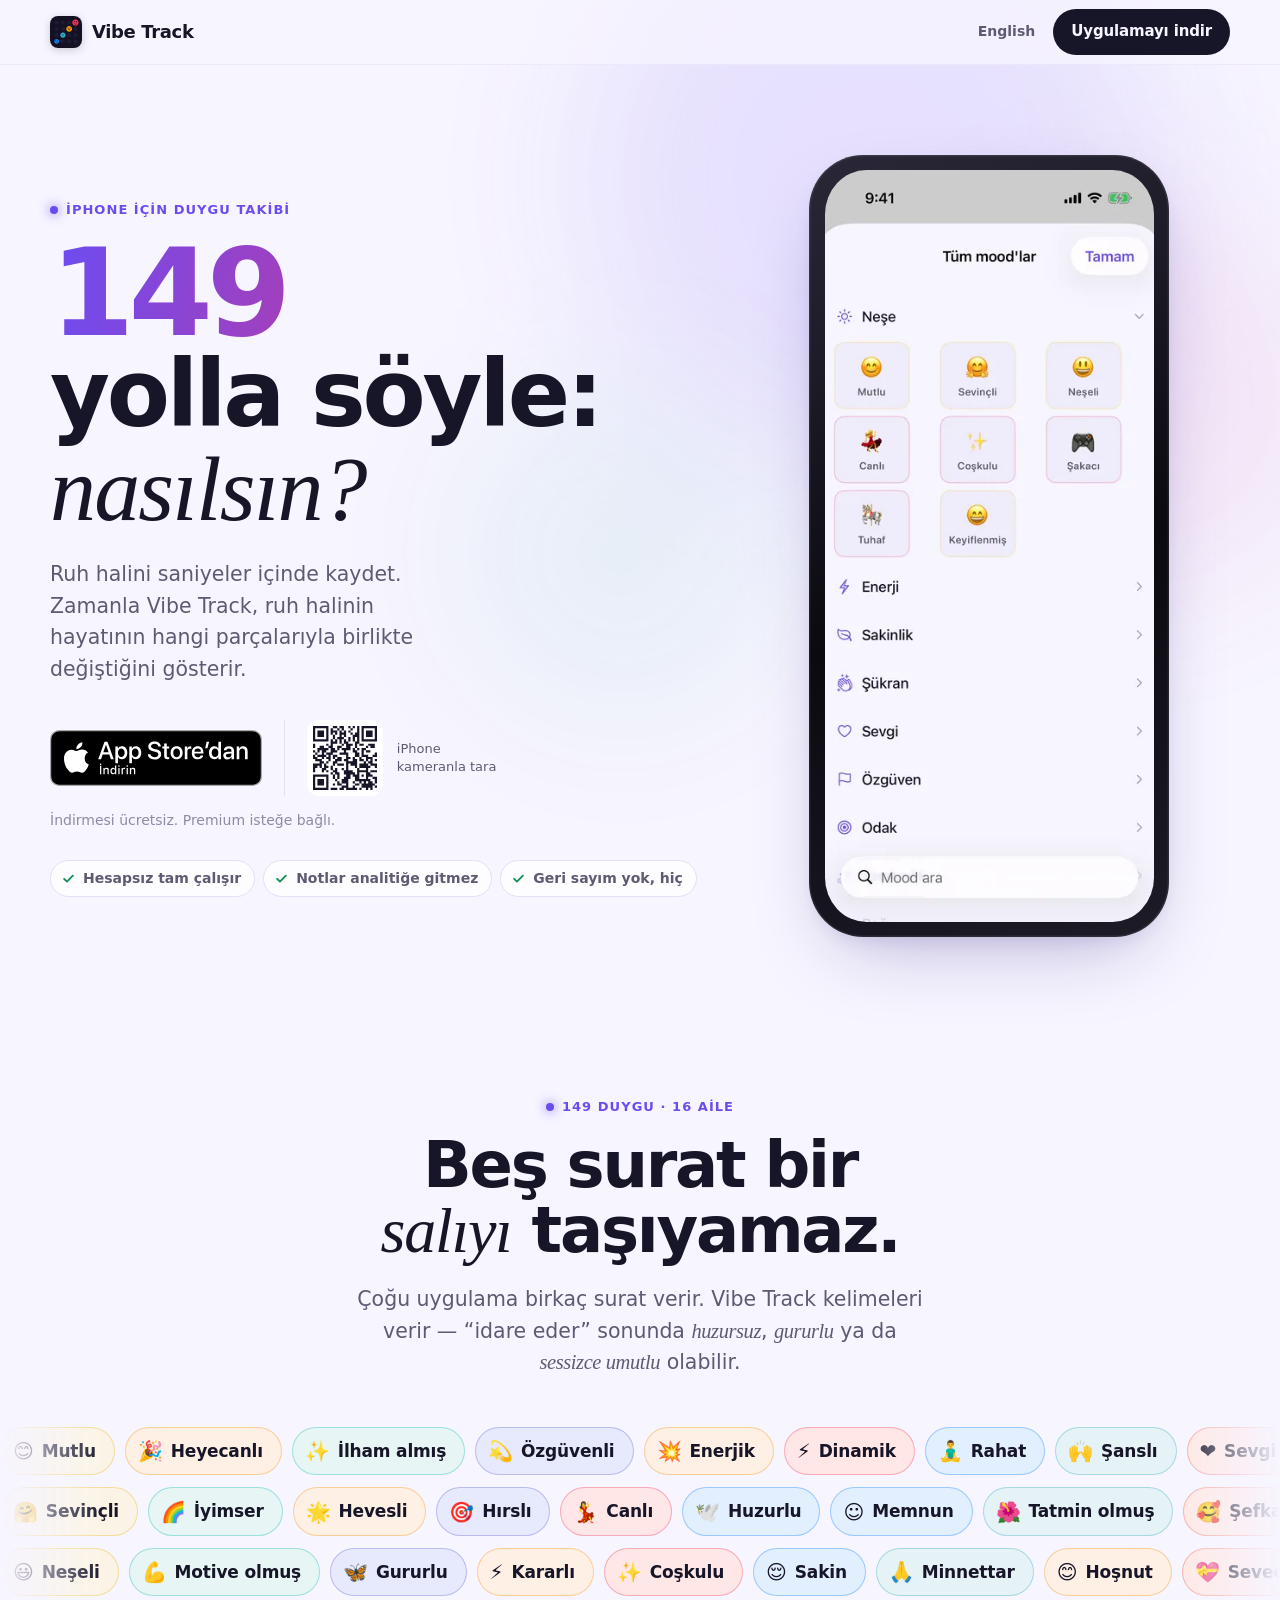
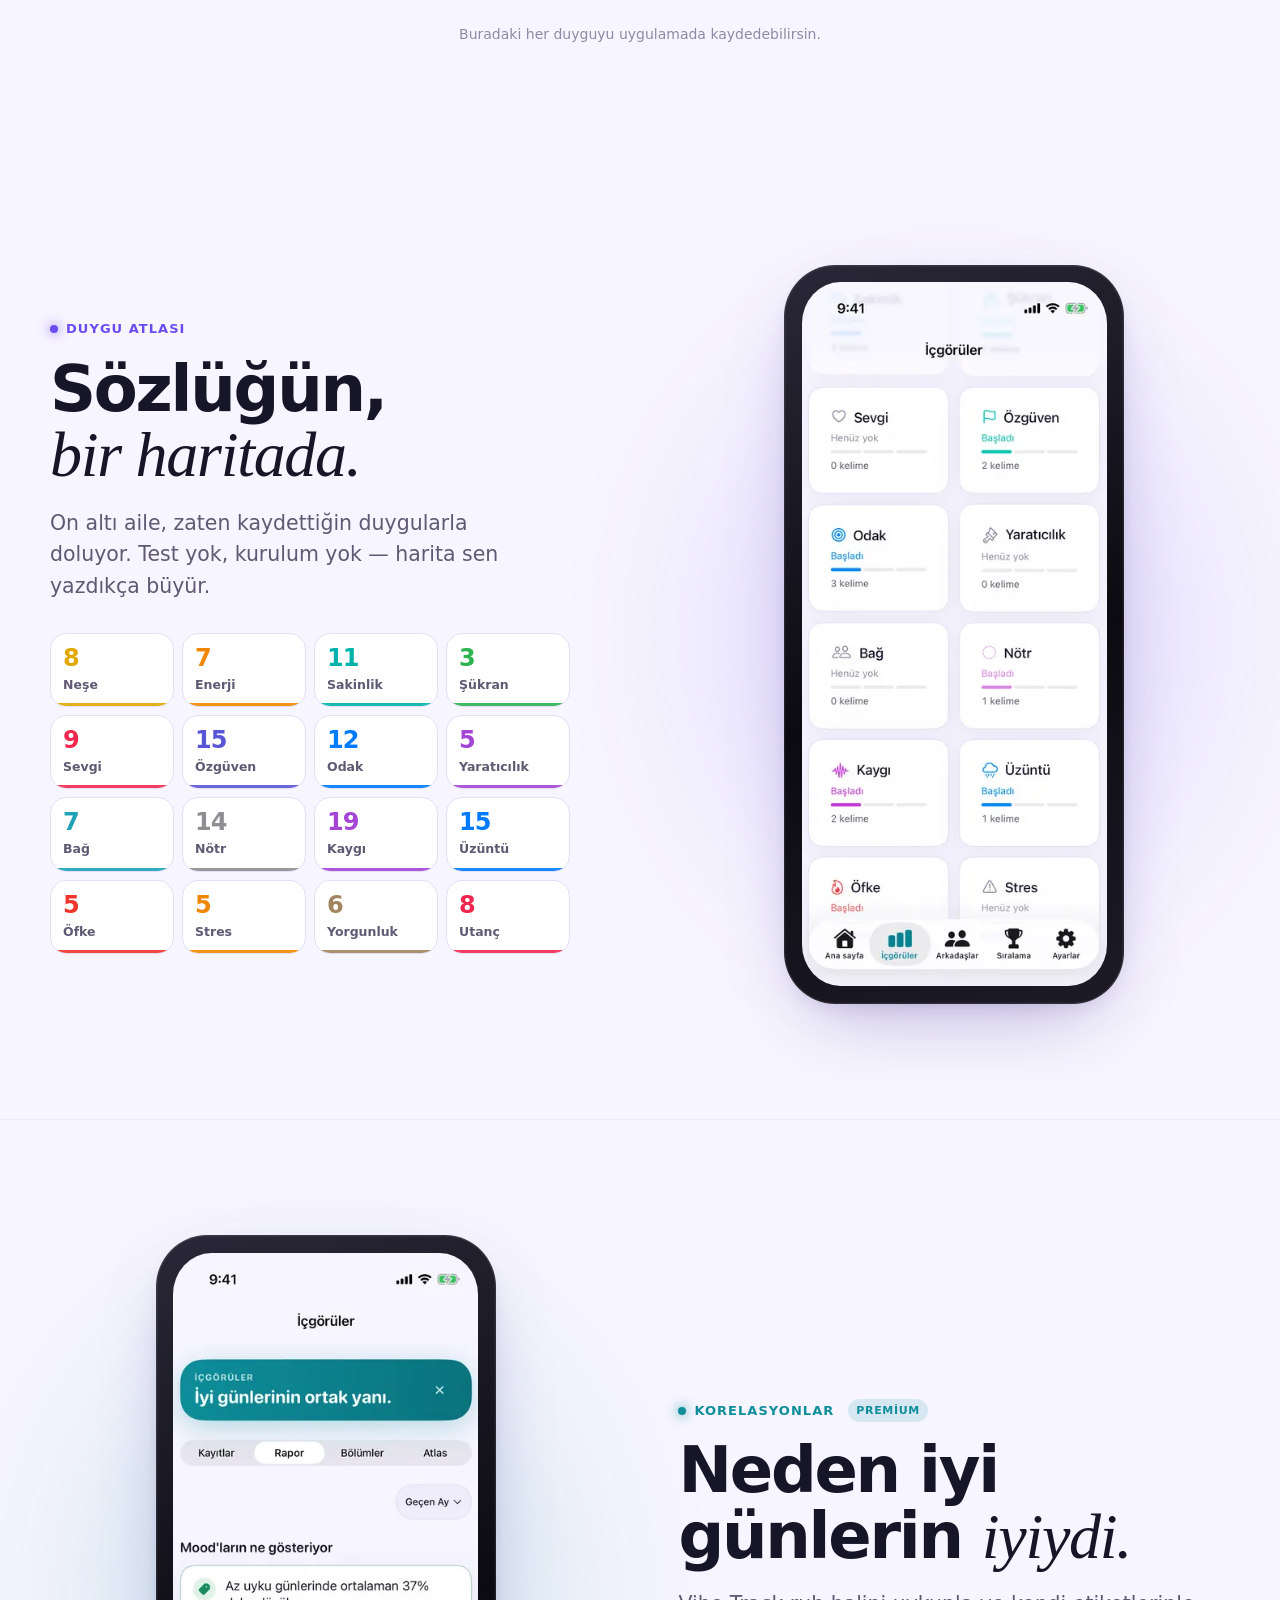
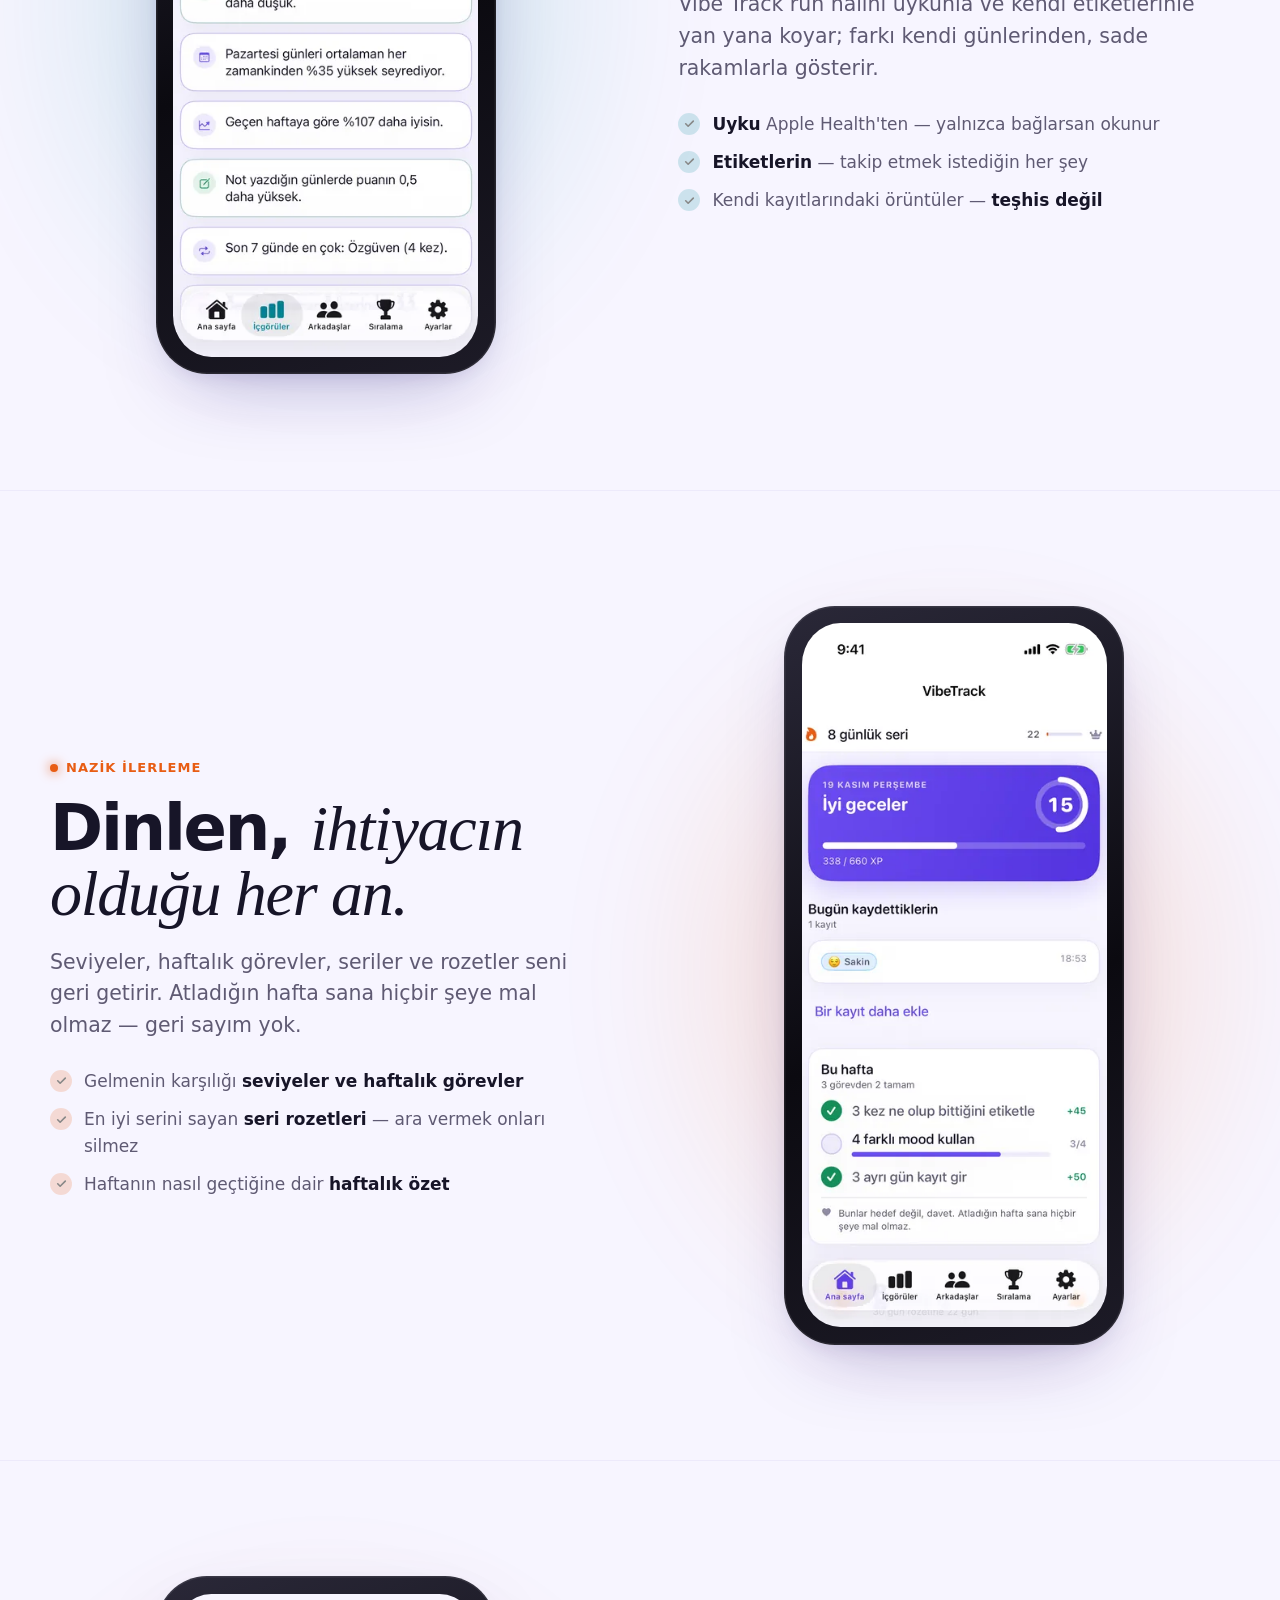
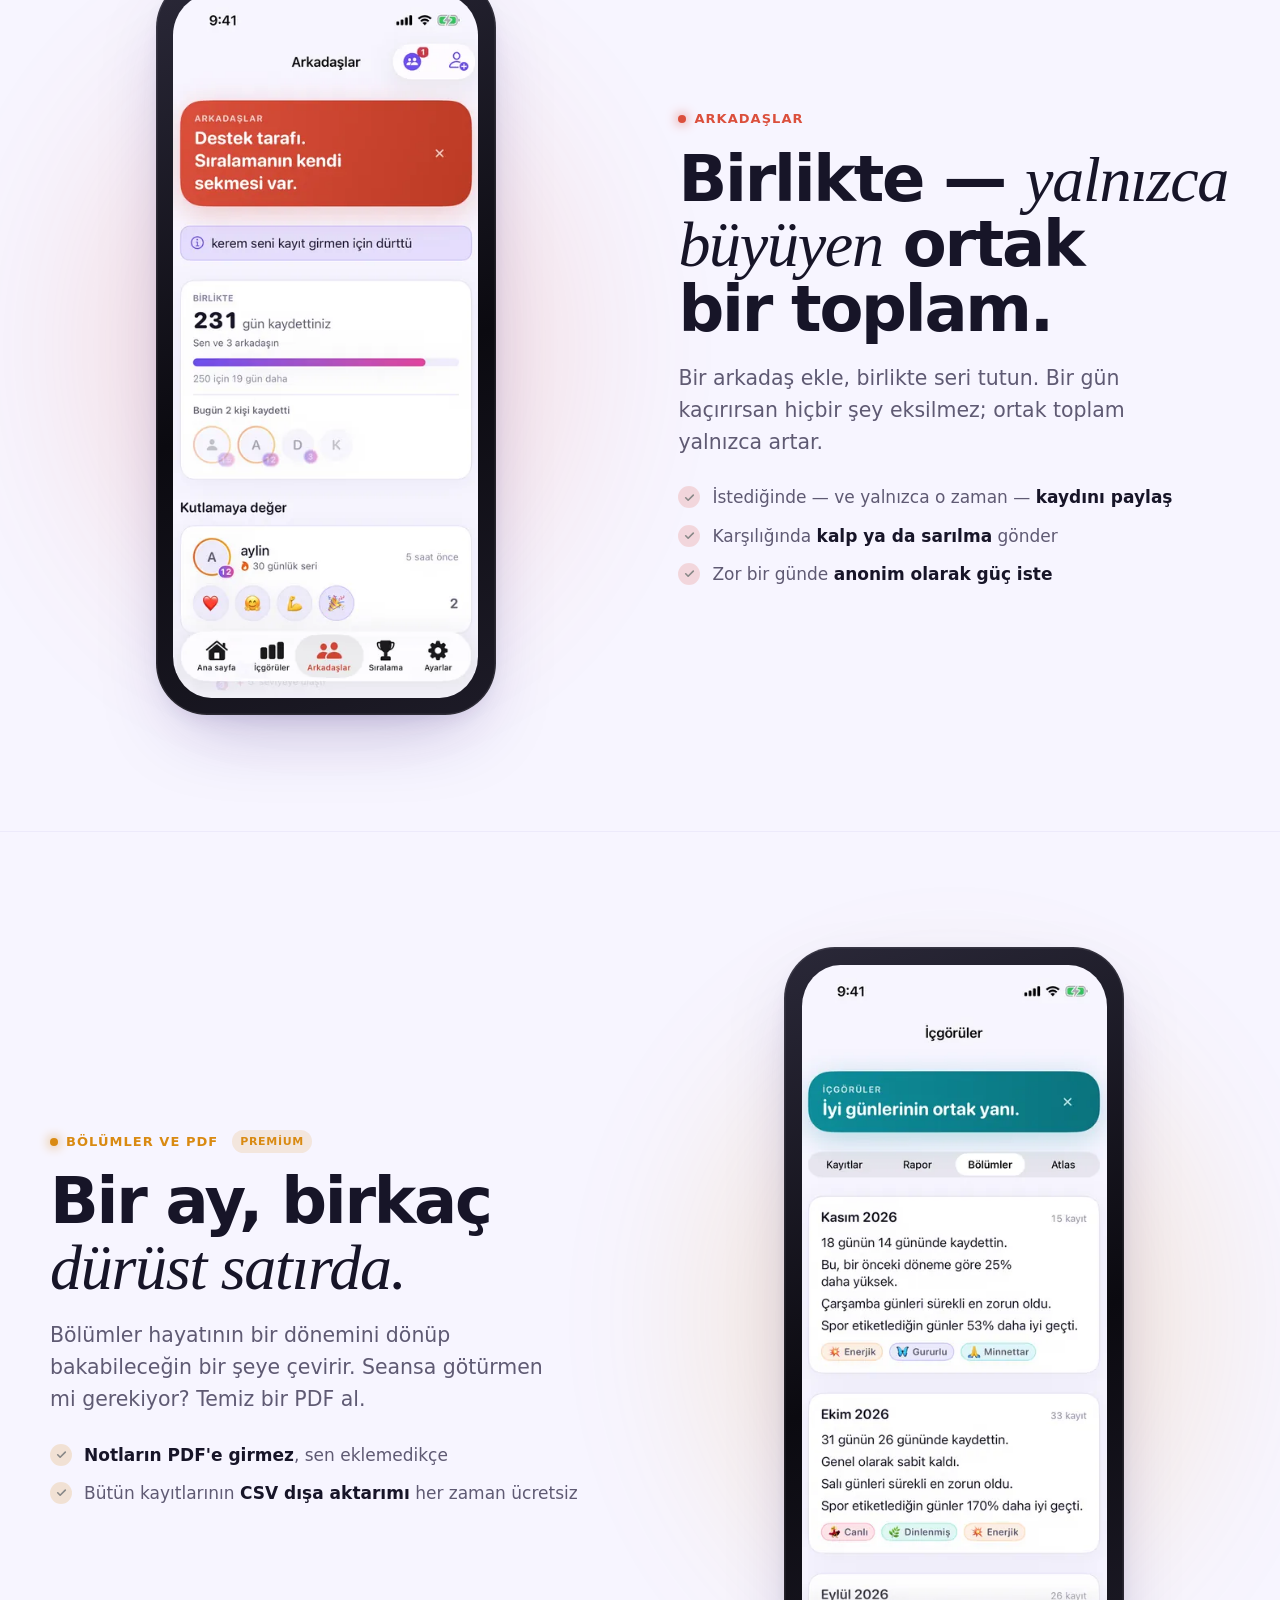
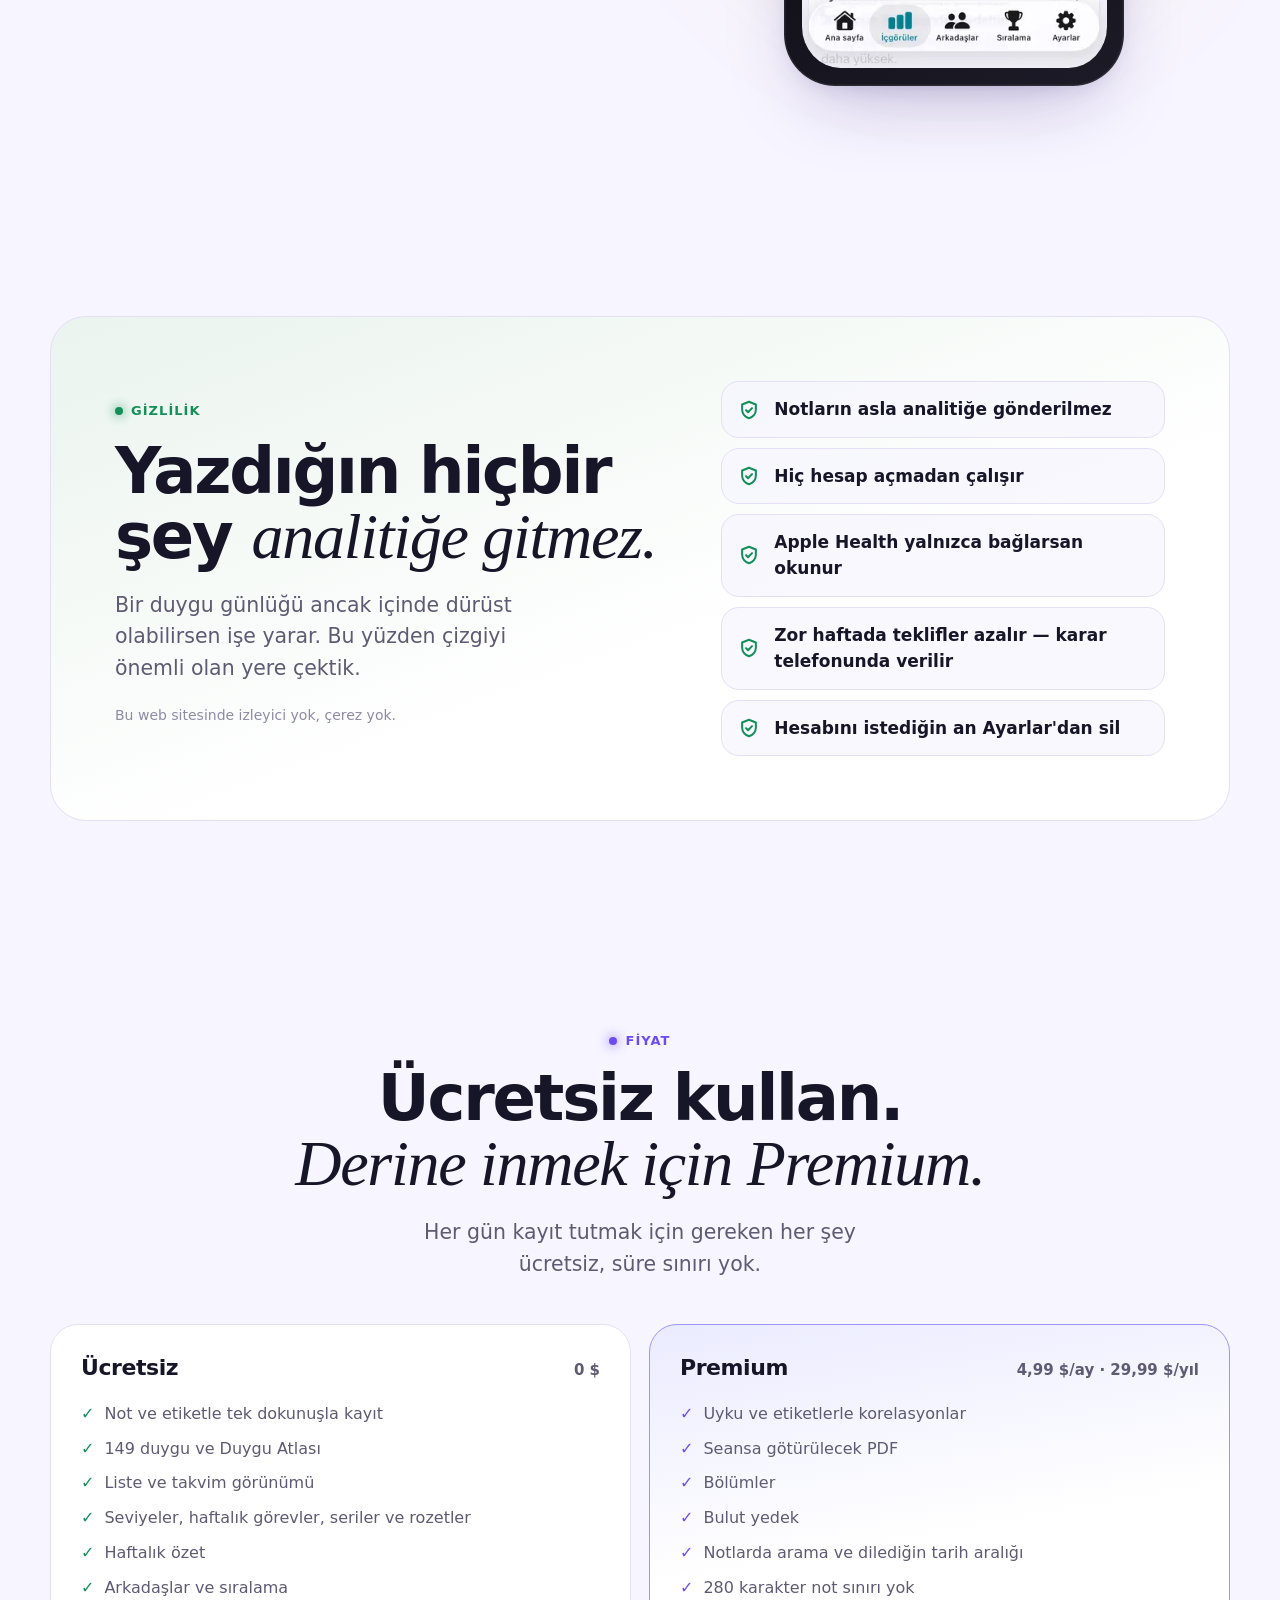
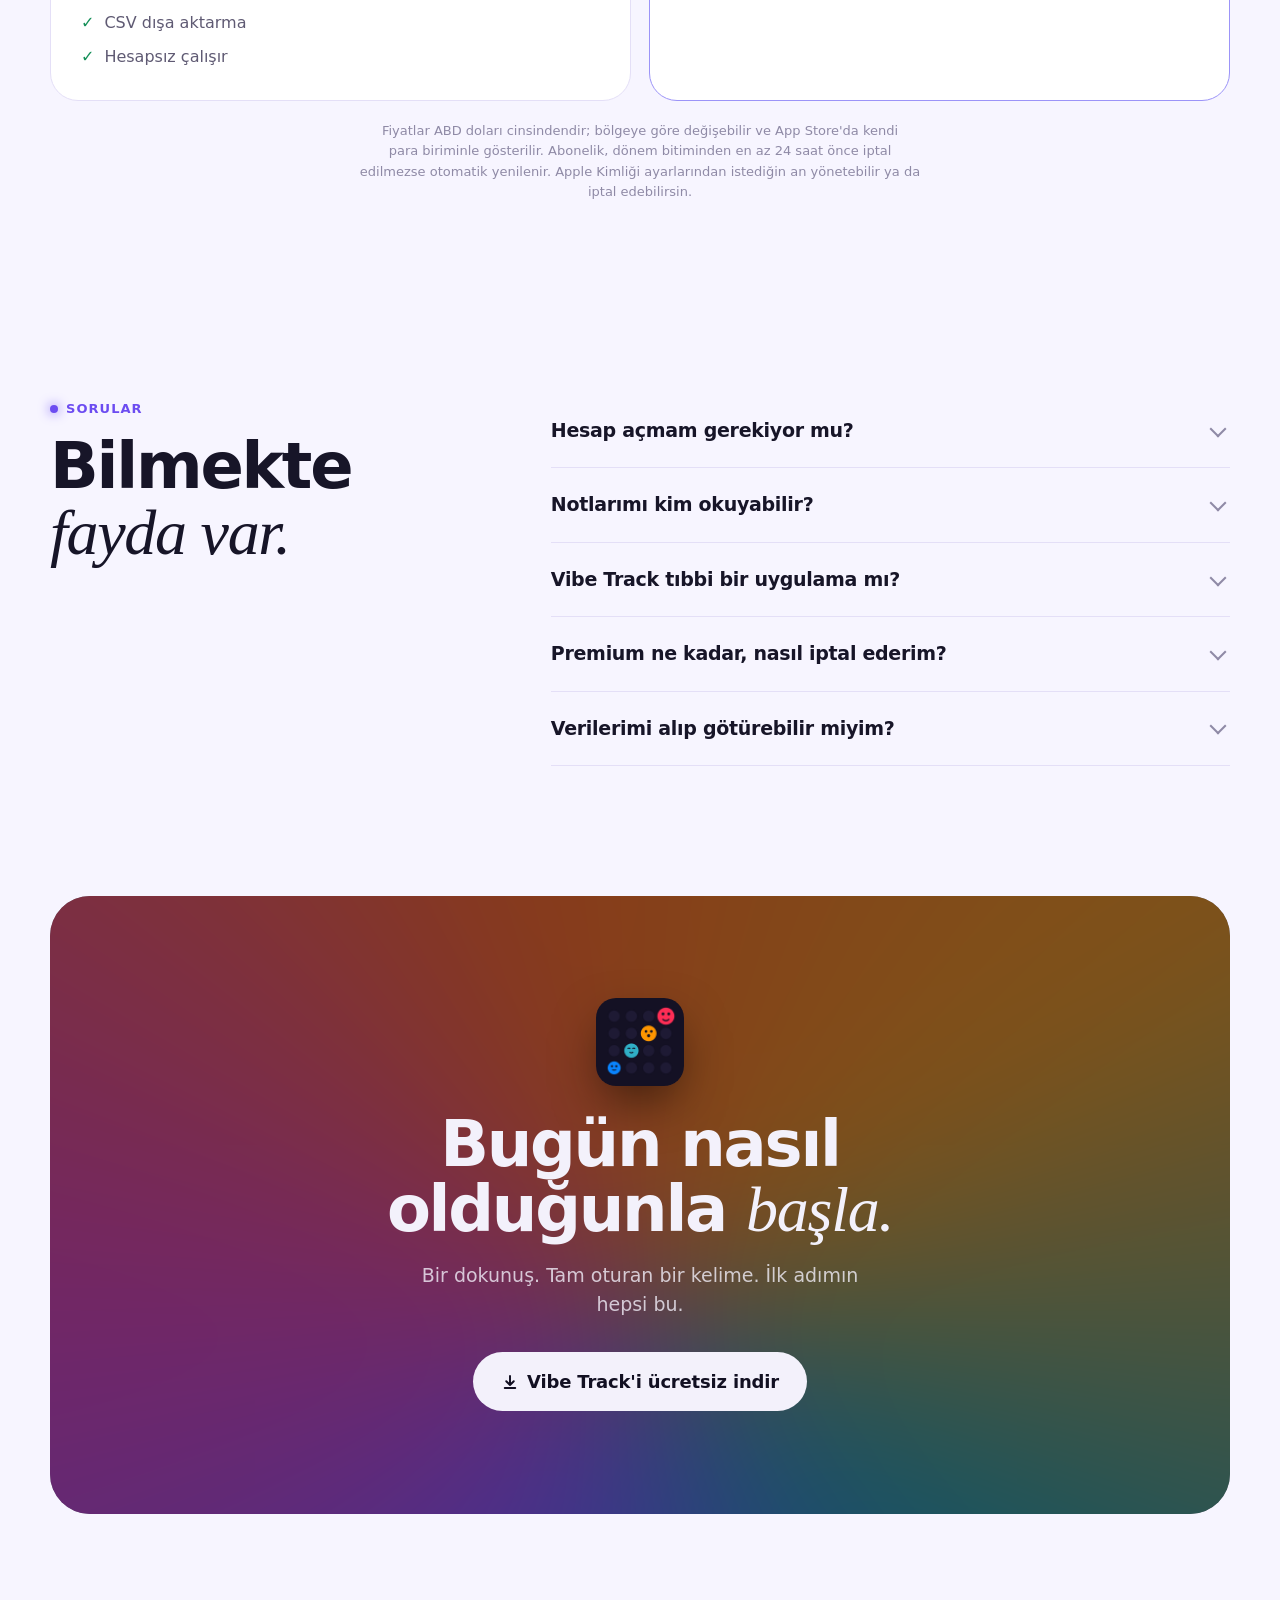
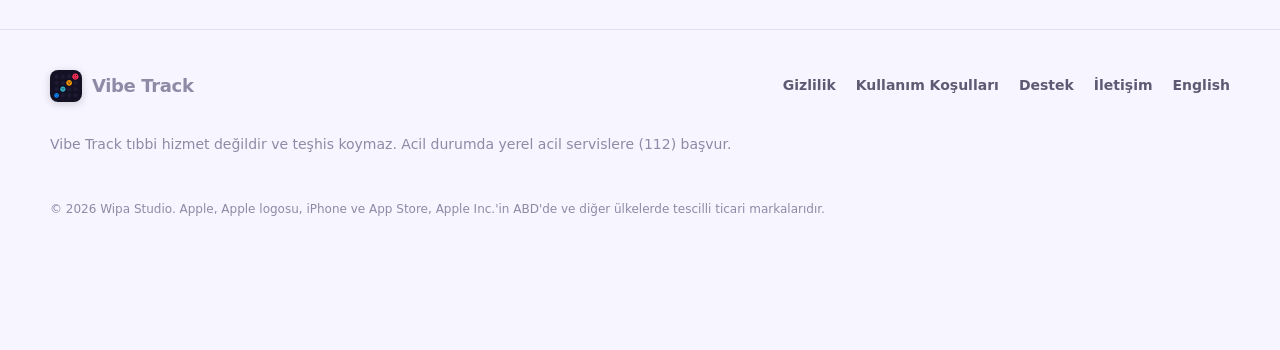
==== tr/index.html @ f6d55d5b "Vibe Track tanitim sitesi: EN/TR, App Store yonlendirmeli Statik site (script/cerez/izleyici yok), t" ====
<!doctype html>
<html lang="tr" class="no-js">
<head>
<meta charset="utf-8">
<meta name="viewport" content="width=device-width, initial-scale=1, viewport-fit=cover">
<title>Vibe Track — nasıl olduğunu söylemenin 149 yolu</title>
<meta name="description" content="16 aileden 149 duyguyla saniyeler içinde kayıt al. Uykunun ve etiketlerinin ruh halinle nasıl değiştiğini gör, arkadaşlarınla birlikte seri tut; notların analitiğe gitmez. iPhone'da ücretsiz.">
<link rel="canonical" href="https://onurfeyyaz.github.io/vibetrack-app/tr/">
<link rel="alternate" hreflang="en" href="https://onurfeyyaz.github.io/vibetrack-app/">
<link rel="alternate" hreflang="tr" href="https://onurfeyyaz.github.io/vibetrack-app/tr/">
<link rel="alternate" hreflang="x-default" href="https://onurfeyyaz.github.io/vibetrack-app/">
<meta name="apple-itunes-app" content="app-id=6737136337">
<meta name="theme-color" content="#F7F5FF" media="(prefers-color-scheme: light)">
<meta name="theme-color" content="#0F0E17" media="(prefers-color-scheme: dark)">
<meta property="og:type" content="website">
<meta property="og:site_name" content="Vibe Track">
<meta property="og:title" content="Vibe Track — nasıl olduğunu söylemenin 149 yolu">
<meta property="og:description" content="16 aileden 149 duyguyla saniyeler içinde kayıt al. Uykunun ve etiketlerinin ruh halinle nasıl değiştiğini gör, arkadaşlarınla birlikte seri tut; notların analitiğe gitmez. iPhone'da ücretsiz.">
<meta property="og:url" content="https://onurfeyyaz.github.io/vibetrack-app/tr/">
<meta property="og:image" content="https://onurfeyyaz.github.io/vibetrack-app/assets/img/og-tr.png">
<meta property="og:image:width" content="1200">
<meta property="og:image:height" content="630">
<meta property="og:locale" content="tr_TR">
<meta name="twitter:card" content="summary_large_image">
<link rel="icon" href="../assets/img/icon-64.png" type="image/png">
<link rel="apple-touch-icon" href="../assets/img/icon-180.png">
<link rel="stylesheet" href="../assets/styles.css?v=b092b30f">
<script>document.documentElement.classList.remove('no-js')</script>
<script type="application/ld+json">{"@context": "https://schema.org", "@type": "MobileApplication", "name": "Vibe Track", "operatingSystem": "iOS", "applicationCategory": "HealthApplication", "description": "16 aileden 149 duyguyla saniyeler içinde kayıt al. Uykunun ve etiketlerinin ruh halinle nasıl değiştiğini gör, arkadaşlarınla birlikte seri tut; notların analitiğe gitmez. iPhone'da ücretsiz.", "url": "https://onurfeyyaz.github.io/vibetrack-app/tr/", "inLanguage": "tr", "image": "https://onurfeyyaz.github.io/vibetrack-app/assets/img/icon-512.png", "installUrl": "https://apps.apple.com/app/id6737136337", "offers": {"@type": "Offer", "price": "0", "priceCurrency": "USD"}, "publisher": {"@type": "Organization", "name": "Wipa Studio"}}</script>
</head>
<body>
<a class="skip" href="#main">İçeriğe geç</a>

<header class="top">
  <div class="wrap">
    <a class="brand" href="../tr/"><img src="../assets/img/icon-64.png" width="32" height="32" alt="">Vibe Track</a>
    <nav aria-label="Ana menü">
      <a class="lang" href="../" hreflang="en" lang="en">English</a>
      <a class="btn" href="https://apps.apple.com/app/id6737136337" data-ev="nav">Uygulamayı indir</a>
    </nav>
  </div>
</header>

<main id="main">

<!-- HERO -->
<section class="hero">
  <div class="aurora" aria-hidden="true"><span></span><span></span><span></span></div>
  <div class="wrap hero-grid">
    <div class="hero-text">
      <span class="eyebrow">iPhone için duygu takibi</span>
      <h1><span class="num grad">149</span> yolla söyle: <em>nasılsın?</em></h1>
      <p class="lede">Ruh halini saniyeler içinde kaydet. Zamanla Vibe Track, ruh halinin hayatının hangi parçalarıyla birlikte değiştiğini gösterir.</p>
      <div class="cta-row">
        <a class="badge" href="https://apps.apple.com/app/id6737136337" data-ev="hero">
          <picture>
            <source media="(prefers-color-scheme: dark)" srcset="../assets/img/badge-tr-tr-white.svg">
            <img src="../assets/img/badge-tr-tr-black.svg" alt="Vibe Track'i App Store'dan indir" width="168" height="56">
          </picture>
        </a>
        <div class="qr" aria-hidden="true">
          <div class="code"><svg xmlns="http://www.w3.org/2000/svg" viewBox="0 0 29 29" class="segno"><path class="qrline" stroke="#171528" d="M0 0.5h7m2 0h2m1 0h2m2 0h1m1 0h1m1 0h1m1 0h7m-29 1h1m5 0h1m1 0h1m2 0h1m1 0h1m3 0h1m2 0h1m1 0h1m5 0h1m-29 1h1m1 0h3m1 0h1m1 0h3m1 0h1m1 0h1m1 0h1m3 0h1m1 0h1m1 0h3m1 0h1m-29 1h1m1 0h3m1 0h1m1 0h1m1 0h1m1 0h3m2 0h1m1 0h2m1 0h1m1 0h3m1 0h1m-29 1h1m1 0h3m1 0h1m2 0h1m2 0h1m1 0h1m3 0h3m1 0h1m1 0h3m1 0h1m-29 1h1m5 0h1m2 0h1m1 0h3m2 0h1m1 0h1m1 0h1m1 0h1m5 0h1m-29 1h7m1 0h1m1 0h1m1 0h1m1 0h1m1 0h1m1 0h1m1 0h1m1 0h7m-21 1h3m1 0h1m1 0h2m3 0h2m-21 1h1m5 0h1m1 0h1m4 0h1m1 0h3m1 0h1m1 0h2m2 0h3m-28 1h1m2 0h2m2 0h2m2 0h2m2 0h2m2 0h1m4 0h1m1 0h2m-26 1h5m1 0h2m1 0h1m1 0h4m1 0h1m1 0h1m1 0h2m-24 1h1m1 0h1m1 0h2m2 0h3m3 0h1m3 0h2m2 0h1m1 0h2m-25 1h1m2 0h1m1 0h3m3 0h4m3 0h2m1 0h1m5 0h1m-29 1h1m1 0h4m1 0h1m1 0h2m4 0h1m3 0h2m1 0h3m2 0h2m-29 1h2m2 0h1m1 0h2m1 0h1m1 0h2m2 0h2m1 0h1m2 0h1m2 0h3m-26 1h3m3 0h1m2 0h3m1 0h2m2 0h2m1 0h2m1 0h1m1 0h1m1 0h1m-26 1h2m1 0h1m2 0h2m4 0h5m3 0h1m1 0h2m-27 1h4m1 0h1m3 0h1m1 0h3m1 0h1m1 0h3m1 0h4m1 0h3m-29 1h2m1 0h1m1 0h2m1 0h1m6 0h1m3 0h1m1 0h5m2 0h1m-29 1h1m3 0h2m2 0h1m1 0h1m2 0h1m1 0h1m4 0h1m3 0h1m-25 1h1m3 0h1m1 0h1m2 0h2m3 0h4m2 0h5m1 0h3m-21 1h1m1 0h2m2 0h5m1 0h1m3 0h2m-26 1h7m2 0h1m1 0h1m3 0h2m1 0h3m1 0h1m1 0h3m-27 1h1m5 0h1m2 0h1m1 0h1m2 0h3m2 0h2m3 0h1m2 0h2m-29 1h1m1 0h3m1 0h1m3 0h1m2 0h3m3 0h7m2 0h1m-29 1h1m1 0h3m1 0h1m4 0h1m1 0h3m2 0h1m2 0h1m1 0h1m1 0h2m1 0h1m-29 1h1m1 0h3m1 0h1m2 0h1m1 0h2m2 0h1m3 0h2m1 0h6m-28 1h1m5 0h1m6 0h3m2 0h1m3 0h5m1 0h1m-29 1h7m1 0h3m1 0h2m1 0h5m1 0h1m2 0h1m1 0h1"/></svg>
</div>
          <small>iPhone kameranla tara</small>
        </div>
      </div>
      <p class="fine">İndirmesi ücretsiz. Premium isteğe bağlı.</p>
      <ul class="chips">
        <li><svg viewBox="0 0 24 24" fill="none" stroke="currentColor" stroke-width="3" stroke-linecap="round" stroke-linejoin="round" aria-hidden="true"><path d="M5 12.5l4.5 4.5L19 7.5"/></svg>Hesapsız tam çalışır</li>
        <li><svg viewBox="0 0 24 24" fill="none" stroke="currentColor" stroke-width="3" stroke-linecap="round" stroke-linejoin="round" aria-hidden="true"><path d="M5 12.5l4.5 4.5L19 7.5"/></svg>Notlar analitiğe gitmez</li>
        <li><svg viewBox="0 0 24 24" fill="none" stroke="currentColor" stroke-width="3" stroke-linecap="round" stroke-linejoin="round" aria-hidden="true"><path d="M5 12.5l4.5 4.5L19 7.5"/></svg>Geri sayım yok, hiç</li>
      </ul>
    </div>
    <div class="hero-visual">
      <div class="phone float"><picture><source media="(prefers-color-scheme: dark)" srcset="../assets/shots/tr/dark/01-moods-400.webp 400w, ../assets/shots/tr/dark/01-moods-760.webp 760w" sizes="(max-width: 899px) 74vw, 360px"><img src="../assets/shots/tr/light/01-moods-400.webp" srcset="../assets/shots/tr/light/01-moods-400.webp 400w, ../assets/shots/tr/light/01-moods-760.webp 760w" sizes="(max-width: 899px) 74vw, 360px" width="1206" height="2622" alt="Vibe Track duygu seçici ekranı" fetchpriority="high"></picture></div>
    </div>
  </div>
</section>

<!-- MOOD CLOUD -->
<section class="cloud" aria-labelledby="cloud-h">
  <div class="wrap">
    <span class="eyebrow">149 duygu · 16 aile</span>
    <h2 id="cloud-h">Beş surat bir <em>salıyı</em> taşıyamaz.</h2>
    <p class="lede">Çoğu uygulama birkaç surat verir. Vibe Track kelimeleri verir — “idare eder” sonunda <em>huzursuz</em>, <em>gururlu</em> ya da <em>sessizce umutlu</em> olabilir.</p>
  </div>
  <div class="marquee" aria-hidden="true">
    <div class="row" style="--dur:150s"><span class="mood" style="--c:var(--yellow)"><i>😊</i>Mutlu</span><span class="mood" style="--c:var(--orange)"><i>🎉</i>Heyecanlı</span><span class="mood" style="--c:var(--mint)"><i>✨</i>İlham almış</span><span class="mood" style="--c:var(--indigo)"><i>💫</i>Özgüvenli</span><span class="mood" style="--c:var(--orange)"><i>💥</i>Enerjik</span><span class="mood" style="--c:var(--pink)"><i>⚡️</i>Dinamik</span><span class="mood" style="--c:var(--blue)"><i>🧘‍♂️</i>Rahat</span><span class="mood" style="--c:var(--teal)"><i>🙌</i>Şanslı</span><span class="mood" style="--c:var(--red)"><i>❤️</i>Sevgi dolu</span><span class="mood" style="--c:var(--orange)"><i>☀️</i>Sıcakkanlı</span><span class="mood" style="--c:var(--pink)"><i>🎮</i>Şakacı</span><span class="mood" style="--c:var(--indigo)"><i>💡</i>Yenilikçi</span><span class="mood" style="--c:var(--green)"><i>🤝</i>Sosyal</span><span class="mood" style="--c:var(--pink)"><i>😉</i>Flörtöz</span><span class="mood" style="--c:var(--red)"><i>❤️‍🔥</i>Tutkulu</span><span class="mood" style="--c:var(--teal)"><i>🤝</i>Anlayışlı</span><span class="mood" style="--c:var(--blue)"><i>💭</i>İnce düşünceli</span><span class="mood" style="--c:var(--indigo)"><i>🎯</i>Odaklanmış</span><span class="mood" style="--c:var(--gray)"><i>⚡️</i>Verimli</span><span class="mood" style="--c:var(--purple)"><i>✨</i>Aydınlanmış</span><span class="mood" style="--c:var(--gray)"><i>⚖️</i>Dengeli</span><span class="mood" style="--c:var(--purple)"><i>🪞</i>Düşünceli</span><span class="mood" style="--c:var(--blue)"><i>🤔</i>Dalgın</span><span class="mood" style="--c:var(--blue)"><i>🙏</i>Alçakgönüllü</span><span class="mood" style="--c:var(--gray)"><i>🤷‍♂️</i>Şüpheli</span><span class="mood" style="--c:var(--orange)"><i>😬</i>Huzursuz</span><span class="mood" style="--c:var(--orange)"><i>😬</i>Kıpır kıpır</span><span class="mood" style="--c:var(--pink)"><i>🌸</i>Narin</span><span class="mood" style="--c:var(--blue)"><i>😔</i>Melankolik</span><span class="mood" style="--c:var(--purple)"><i>😫</i>Yorgun</span><span class="mood" style="--c:var(--purple)"><i>🥱</i>Halsiz</span><span class="mood" style="--c:var(--indigo)"><i>🔌</i>Kopuk</span><span class="mood" style="--c:var(--blue)"><i>😣</i>Moralsiz</span><span class="mood" style="--c:var(--red)"><i>😠</i>Kızgın</span><span class="mood" style="--c:var(--red)"><i>😒</i>Sinirli</span><span class="mood" style="--c:var(--orange)"><i>😰</i>Yük altında</span><span class="mood" style="--c:var(--yellow)"><i>😟</i>Kaygılı</span><span class="mood" style="--c:var(--purple)"><i>😕</i>Kafası karışık</span><span class="mood" style="--c:var(--purple)"><i>😵</i>Afallamış</span><span class="mood" style="--c:var(--purple)"><i>😱</i>Şok olmuş</span><span class="mood" style="--c:var(--purple)"><i>😈</i>Asi</span><span class="mood" style="--c:var(--pink)"><i>💁‍♂️</i>Cürretkar</span><span class="mood" style="--c:var(--green)"><i>🌱</i>Umutlu</span><span class="mood" style="--c:var(--blue)"><i>🎁</i>Bekleyişte</span><span class="mood" style="--c:var(--gray)"><i>🤫</i>Ketum</span><span class="mood" style="--c:var(--green)"><i>🤢</i>İğrenmiş</span><span class="mood" style="--c:var(--mint)"><i>🌿</i>Dinlenmiş</span><span class="mood" style="--c:var(--green)"><i>🫤</i>Kıskanç</span><span class="mood" style="--c:var(--orange)"><i>🪫</i>Tükenmiş</span><span class="mood" style="--c:var(--blue)"><i>🏡</i>Memleket özlemi</span><span class="dup" style="display:contents"><span class="mood" style="--c:var(--yellow)"><i>😊</i>Mutlu</span><span class="mood" style="--c:var(--orange)"><i>🎉</i>Heyecanlı</span><span class="mood" style="--c:var(--mint)"><i>✨</i>İlham almış</span><span class="mood" style="--c:var(--indigo)"><i>💫</i>Özgüvenli</span><span class="mood" style="--c:var(--orange)"><i>💥</i>Enerjik</span><span class="mood" style="--c:var(--pink)"><i>⚡️</i>Dinamik</span><span class="mood" style="--c:var(--blue)"><i>🧘‍♂️</i>Rahat</span><span class="mood" style="--c:var(--teal)"><i>🙌</i>Şanslı</span><span class="mood" style="--c:var(--red)"><i>❤️</i>Sevgi dolu</span><span class="mood" style="--c:var(--orange)"><i>☀️</i>Sıcakkanlı</span><span class="mood" style="--c:var(--pink)"><i>🎮</i>Şakacı</span><span class="mood" style="--c:var(--indigo)"><i>💡</i>Yenilikçi</span><span class="mood" style="--c:var(--green)"><i>🤝</i>Sosyal</span><span class="mood" style="--c:var(--pink)"><i>😉</i>Flörtöz</span><span class="mood" style="--c:var(--red)"><i>❤️‍🔥</i>Tutkulu</span><span class="mood" style="--c:var(--teal)"><i>🤝</i>Anlayışlı</span><span class="mood" style="--c:var(--blue)"><i>💭</i>İnce düşünceli</span><span class="mood" style="--c:var(--indigo)"><i>🎯</i>Odaklanmış</span><span class="mood" style="--c:var(--gray)"><i>⚡️</i>Verimli</span><span class="mood" style="--c:var(--purple)"><i>✨</i>Aydınlanmış</span><span class="mood" style="--c:var(--gray)"><i>⚖️</i>Dengeli</span><span class="mood" style="--c:var(--purple)"><i>🪞</i>Düşünceli</span><span class="mood" style="--c:var(--blue)"><i>🤔</i>Dalgın</span><span class="mood" style="--c:var(--blue)"><i>🙏</i>Alçakgönüllü</span><span class="mood" style="--c:var(--gray)"><i>🤷‍♂️</i>Şüpheli</span><span class="mood" style="--c:var(--orange)"><i>😬</i>Huzursuz</span><span class="mood" style="--c:var(--orange)"><i>😬</i>Kıpır kıpır</span><span class="mood" style="--c:var(--pink)"><i>🌸</i>Narin</span><span class="mood" style="--c:var(--blue)"><i>😔</i>Melankolik</span><span class="mood" style="--c:var(--purple)"><i>😫</i>Yorgun</span><span class="mood" style="--c:var(--purple)"><i>🥱</i>Halsiz</span><span class="mood" style="--c:var(--indigo)"><i>🔌</i>Kopuk</span><span class="mood" style="--c:var(--blue)"><i>😣</i>Moralsiz</span><span class="mood" style="--c:var(--red)"><i>😠</i>Kızgın</span><span class="mood" style="--c:var(--red)"><i>😒</i>Sinirli</span><span class="mood" style="--c:var(--orange)"><i>😰</i>Yük altında</span><span class="mood" style="--c:var(--yellow)"><i>😟</i>Kaygılı</span><span class="mood" style="--c:var(--purple)"><i>😕</i>Kafası karışık</span><span class="mood" style="--c:var(--purple)"><i>😵</i>Afallamış</span><span class="mood" style="--c:var(--purple)"><i>😱</i>Şok olmuş</span><span class="mood" style="--c:var(--purple)"><i>😈</i>Asi</span><span class="mood" style="--c:var(--pink)"><i>💁‍♂️</i>Cürretkar</span><span class="mood" style="--c:var(--green)"><i>🌱</i>Umutlu</span><span class="mood" style="--c:var(--blue)"><i>🎁</i>Bekleyişte</span><span class="mood" style="--c:var(--gray)"><i>🤫</i>Ketum</span><span class="mood" style="--c:var(--green)"><i>🤢</i>İğrenmiş</span><span class="mood" style="--c:var(--mint)"><i>🌿</i>Dinlenmiş</span><span class="mood" style="--c:var(--green)"><i>🫤</i>Kıskanç</span><span class="mood" style="--c:var(--orange)"><i>🪫</i>Tükenmiş</span><span class="mood" style="--c:var(--blue)"><i>🏡</i>Memleket özlemi</span></span></div>
    <div class="row rev" style="--dur:170s"><span class="mood" style="--c:var(--yellow)"><i>🤗</i>Sevinçli</span><span class="mood" style="--c:var(--mint)"><i>🌈</i>İyimser</span><span class="mood" style="--c:var(--orange)"><i>🌟</i>Hevesli</span><span class="mood" style="--c:var(--indigo)"><i>🎯</i>Hırslı</span><span class="mood" style="--c:var(--pink)"><i>💃</i>Canlı</span><span class="mood" style="--c:var(--blue)"><i>🕊️</i>Huzurlu</span><span class="mood" style="--c:var(--blue)"><i>☺️</i>Memnun</span><span class="mood" style="--c:var(--teal)"><i>🌺</i>Tatmin olmuş</span><span class="mood" style="--c:var(--red)"><i>🥰</i>Şefkatli</span><span class="mood" style="--c:var(--purple)"><i>🎨</i>Yaratıcı</span><span class="mood" style="--c:var(--pink)"><i>🎠</i>Tuhaf</span><span class="mood" style="--c:var(--indigo)"><i>🎭</i>Dışavurumcu</span><span class="mood" style="--c:var(--green)"><i>🎉</i>Dışa dönük</span><span class="mood" style="--c:var(--pink)"><i>✨</i>Cazibeli</span><span class="mood" style="--c:var(--teal)"><i>🤗</i>Empatik</span><span class="mood" style="--c:var(--blue)"><i>🫂</i>Destekleyici</span><span class="mood" style="--c:var(--blue)"><i>🤔</i>Derin düşünceli</span><span class="mood" style="--c:var(--indigo)"><i>🎯</i>Konsantre</span><span class="mood" style="--c:var(--purple)"><i>🦉</i>Bilge</span><span class="mood" style="--c:var(--mint)"><i>👁️</i>Farkında</span><span class="mood" style="--c:var(--gray)"><i>🏔️</i>İstikrarlı</span><span class="mood" style="--c:var(--purple)"><i>💫</i>Nostaljik</span><span class="mood" style="--c:var(--gray)"><i>🤐</i>Çekingen</span><span class="mood" style="--c:var(--gray)"><i>🫥</i>İnce</span><span class="mood" style="--c:var(--gray)"><i>😕</i>Kararsız</span><span class="mood" style="--c:var(--orange)"><i>😰</i>Tedirgin</span><span class="mood" style="--c:var(--pink)"><i>🥺</i>Savunmasız</span><span class="mood" style="--c:var(--pink)"><i>🥀</i>Kırılgan</span><span class="mood" style="--c:var(--blue)"><i>☁️</i>Kasvetli</span><span class="mood" style="--c:var(--purple)"><i>😫</i>Bitkin</span><span class="mood" style="--c:var(--indigo)"><i>😔</i>Yalnız</span><span class="mood" style="--c:var(--indigo)"><i>💔</i>Terk edilmiş</span><span class="mood" style="--c:var(--blue)"><i>💔</i>Yılgın</span><span class="mood" style="--c:var(--red)"><i>😤</i>Bunalmış</span><span class="mood" style="--c:var(--orange)"><i>😫</i>Stresli</span><span class="mood" style="--c:var(--orange)"><i>😬</i>Gergin</span><span class="mood" style="--c:var(--yellow)"><i>😨</i>Telaşlı</span><span class="mood" style="--c:var(--purple)"><i>🤨</i>Şaşırmış</span><span class="mood" style="--c:var(--orange)"><i>😨</i>Korkmuş</span><span class="mood" style="--c:var(--gray)"><i>😑</i>Sıkılmış</span><span class="mood" style="--c:var(--orange)"><i>🦁</i>Gözü pek</span><span class="mood" style="--c:var(--pink)"><i>💪</i>Hırçın</span><span class="mood" style="--c:var(--green)"><i>🤩</i>İstekli</span><span class="mood" style="--c:var(--purple)"><i>🎭</i>Gizemli</span><span class="mood" style="--c:var(--gray)"><i>🔐</i>Muammalı</span><span class="mood" style="--c:var(--mint)"><i>🌤️</i>Rahatlamış</span><span class="mood" style="--c:var(--brown)"><i>🙈</i>Utanmış</span><span class="mood" style="--c:var(--red)"><i>🩹</i>İncinmiş</span><span class="mood" style="--c:var(--indigo)"><i>😥</i>Pişman</span><span class="mood" style="--c:var(--purple)"><i>😖</i>Kendinden emin değil</span><span class="dup" style="display:contents"><span class="mood" style="--c:var(--yellow)"><i>🤗</i>Sevinçli</span><span class="mood" style="--c:var(--mint)"><i>🌈</i>İyimser</span><span class="mood" style="--c:var(--orange)"><i>🌟</i>Hevesli</span><span class="mood" style="--c:var(--indigo)"><i>🎯</i>Hırslı</span><span class="mood" style="--c:var(--pink)"><i>💃</i>Canlı</span><span class="mood" style="--c:var(--blue)"><i>🕊️</i>Huzurlu</span><span class="mood" style="--c:var(--blue)"><i>☺️</i>Memnun</span><span class="mood" style="--c:var(--teal)"><i>🌺</i>Tatmin olmuş</span><span class="mood" style="--c:var(--red)"><i>🥰</i>Şefkatli</span><span class="mood" style="--c:var(--purple)"><i>🎨</i>Yaratıcı</span><span class="mood" style="--c:var(--pink)"><i>🎠</i>Tuhaf</span><span class="mood" style="--c:var(--indigo)"><i>🎭</i>Dışavurumcu</span><span class="mood" style="--c:var(--green)"><i>🎉</i>Dışa dönük</span><span class="mood" style="--c:var(--pink)"><i>✨</i>Cazibeli</span><span class="mood" style="--c:var(--teal)"><i>🤗</i>Empatik</span><span class="mood" style="--c:var(--blue)"><i>🫂</i>Destekleyici</span><span class="mood" style="--c:var(--blue)"><i>🤔</i>Derin düşünceli</span><span class="mood" style="--c:var(--indigo)"><i>🎯</i>Konsantre</span><span class="mood" style="--c:var(--purple)"><i>🦉</i>Bilge</span><span class="mood" style="--c:var(--mint)"><i>👁️</i>Farkında</span><span class="mood" style="--c:var(--gray)"><i>🏔️</i>İstikrarlı</span><span class="mood" style="--c:var(--purple)"><i>💫</i>Nostaljik</span><span class="mood" style="--c:var(--gray)"><i>🤐</i>Çekingen</span><span class="mood" style="--c:var(--gray)"><i>🫥</i>İnce</span><span class="mood" style="--c:var(--gray)"><i>😕</i>Kararsız</span><span class="mood" style="--c:var(--orange)"><i>😰</i>Tedirgin</span><span class="mood" style="--c:var(--pink)"><i>🥺</i>Savunmasız</span><span class="mood" style="--c:var(--pink)"><i>🥀</i>Kırılgan</span><span class="mood" style="--c:var(--blue)"><i>☁️</i>Kasvetli</span><span class="mood" style="--c:var(--purple)"><i>😫</i>Bitkin</span><span class="mood" style="--c:var(--indigo)"><i>😔</i>Yalnız</span><span class="mood" style="--c:var(--indigo)"><i>💔</i>Terk edilmiş</span><span class="mood" style="--c:var(--blue)"><i>💔</i>Yılgın</span><span class="mood" style="--c:var(--red)"><i>😤</i>Bunalmış</span><span class="mood" style="--c:var(--orange)"><i>😫</i>Stresli</span><span class="mood" style="--c:var(--orange)"><i>😬</i>Gergin</span><span class="mood" style="--c:var(--yellow)"><i>😨</i>Telaşlı</span><span class="mood" style="--c:var(--purple)"><i>🤨</i>Şaşırmış</span><span class="mood" style="--c:var(--orange)"><i>😨</i>Korkmuş</span><span class="mood" style="--c:var(--gray)"><i>😑</i>Sıkılmış</span><span class="mood" style="--c:var(--orange)"><i>🦁</i>Gözü pek</span><span class="mood" style="--c:var(--pink)"><i>💪</i>Hırçın</span><span class="mood" style="--c:var(--green)"><i>🤩</i>İstekli</span><span class="mood" style="--c:var(--purple)"><i>🎭</i>Gizemli</span><span class="mood" style="--c:var(--gray)"><i>🔐</i>Muammalı</span><span class="mood" style="--c:var(--mint)"><i>🌤️</i>Rahatlamış</span><span class="mood" style="--c:var(--brown)"><i>🙈</i>Utanmış</span><span class="mood" style="--c:var(--red)"><i>🩹</i>İncinmiş</span><span class="mood" style="--c:var(--indigo)"><i>😥</i>Pişman</span><span class="mood" style="--c:var(--purple)"><i>😖</i>Kendinden emin değil</span></span></div>
    <div class="row" style="--dur:160s"><span class="mood" style="--c:var(--yellow)"><i>😃</i>Neşeli</span><span class="mood" style="--c:var(--mint)"><i>💪</i>Motive olmuş</span><span class="mood" style="--c:var(--indigo)"><i>🦋</i>Gururlu</span><span class="mood" style="--c:var(--orange)"><i>⚡️</i>Kararlı</span><span class="mood" style="--c:var(--pink)"><i>✨</i>Coşkulu</span><span class="mood" style="--c:var(--blue)"><i>😌</i>Sakin</span><span class="mood" style="--c:var(--teal)"><i>🙏</i>Minnettar</span><span class="mood" style="--c:var(--orange)"><i>😊</i>Hoşnut</span><span class="mood" style="--c:var(--red)"><i>💝</i>Sevecen</span><span class="mood" style="--c:var(--purple)"><i>🎭</i>Sanatsal</span><span class="mood" style="--c:var(--purple)"><i>🌈</i>Hayalperest</span><span class="mood" style="--c:var(--green)"><i>👋</i>Arkadaş canlısı</span><span class="mood" style="--c:var(--blue)"><i>🤗</i>Bağ kurmuş</span><span class="mood" style="--c:var(--pink)"><i>💕</i>Romantik</span><span class="mood" style="--c:var(--teal)"><i>💖</i>Merhametli</span><span class="mood noemoji" style="--c:var(--blue)">Meraklı</span><span class="mood" style="--c:var(--gray)"><i>🔍</i>Analitik</span><span class="mood" style="--c:var(--indigo)"><i>📈</i>Üretken</span><span class="mood" style="--c:var(--purple)"><i>💭</i>Kavrayışlı</span><span class="mood" style="--c:var(--gray)"><i>😐</i>Nötr</span><span class="mood" style="--c:var(--gray)"><i>😌</i>Soğukkanlı</span><span class="mood" style="--c:var(--purple)"><i>💫</i>Anılara dalmış</span><span class="mood" style="--c:var(--blue)"><i>😊</i>Mütevazı</span><span class="mood" style="--c:var(--gray)"><i>🤨</i>Şüpheci</span><span class="mood" style="--c:var(--gray)"><i>😟</i>Tereddütlü</span><span class="mood" style="--c:var(--orange)"><i>😣</i>Rahatsız</span><span class="mood" style="--c:var(--pink)"><i>🥺</i>Hassas</span><span class="mood" style="--c:var(--blue)"><i>😢</i>Üzgün</span><span class="mood" style="--c:var(--blue)"><i>😞</i>Hüzünlü</span><span class="mood" style="--c:var(--purple)"><i>😮‍💨</i>Enerjisiz</span><span class="mood" style="--c:var(--indigo)"><i>🏝️</i>Soyutlanmış</span><span class="mood" style="--c:var(--blue)"><i>😞</i>Hayal kırıklığı</span><span class="mood" style="--c:var(--blue)"><i>😔</i>Yenilmiş</span><span class="mood" style="--c:var(--red)"><i>😤</i>Asabi</span><span class="mood" style="--c:var(--orange)"><i>😵‍💫</i>Baskı altında</span><span class="mood" style="--c:var(--yellow)"><i>😰</i>Endişeli</span><span class="mood" style="--c:var(--yellow)"><i>😰</i>Ürkek</span><span class="mood" style="--c:var(--purple)"><i>❓</i>Aklı karışık</span><span class="mood" style="--c:var(--blue)"><i>😣</i>Suçlu</span><span class="mood" style="--c:var(--purple)"><i>😏</i>Yaramaz</span><span class="mood" style="--c:var(--orange)"><i>🗺️</i>Maceracı</span><span class="mood" style="--c:var(--red)"><i>🎭</i>Cesur</span><span class="mood" style="--c:var(--blue)"><i>👀</i>Beklenti içinde</span><span class="mood" style="--c:var(--purple)"><i>🔮</i>Esrarengiz</span><span class="mood" style="--c:var(--yellow)"><i>😮</i>Şaşkın</span><span class="mood" style="--c:var(--teal)"><i>🛡️</i>Güvende</span><span class="mood" style="--c:var(--pink)"><i>😳</i>Mahcup</span><span class="mood" style="--c:var(--gray)"><i>😶‍🌫️</i>Hissizleşmiş</span><span class="mood" style="--c:var(--yellow)"><i>😄</i>Keyiflenmiş</span><span class="dup" style="display:contents"><span class="mood" style="--c:var(--yellow)"><i>😃</i>Neşeli</span><span class="mood" style="--c:var(--mint)"><i>💪</i>Motive olmuş</span><span class="mood" style="--c:var(--indigo)"><i>🦋</i>Gururlu</span><span class="mood" style="--c:var(--orange)"><i>⚡️</i>Kararlı</span><span class="mood" style="--c:var(--pink)"><i>✨</i>Coşkulu</span><span class="mood" style="--c:var(--blue)"><i>😌</i>Sakin</span><span class="mood" style="--c:var(--teal)"><i>🙏</i>Minnettar</span><span class="mood" style="--c:var(--orange)"><i>😊</i>Hoşnut</span><span class="mood" style="--c:var(--red)"><i>💝</i>Sevecen</span><span class="mood" style="--c:var(--purple)"><i>🎭</i>Sanatsal</span><span class="mood" style="--c:var(--purple)"><i>🌈</i>Hayalperest</span><span class="mood" style="--c:var(--green)"><i>👋</i>Arkadaş canlısı</span><span class="mood" style="--c:var(--blue)"><i>🤗</i>Bağ kurmuş</span><span class="mood" style="--c:var(--pink)"><i>💕</i>Romantik</span><span class="mood" style="--c:var(--teal)"><i>💖</i>Merhametli</span><span class="mood noemoji" style="--c:var(--blue)">Meraklı</span><span class="mood" style="--c:var(--gray)"><i>🔍</i>Analitik</span><span class="mood" style="--c:var(--indigo)"><i>📈</i>Üretken</span><span class="mood" style="--c:var(--purple)"><i>💭</i>Kavrayışlı</span><span class="mood" style="--c:var(--gray)"><i>😐</i>Nötr</span><span class="mood" style="--c:var(--gray)"><i>😌</i>Soğukkanlı</span><span class="mood" style="--c:var(--purple)"><i>💫</i>Anılara dalmış</span><span class="mood" style="--c:var(--blue)"><i>😊</i>Mütevazı</span><span class="mood" style="--c:var(--gray)"><i>🤨</i>Şüpheci</span><span class="mood" style="--c:var(--gray)"><i>😟</i>Tereddütlü</span><span class="mood" style="--c:var(--orange)"><i>😣</i>Rahatsız</span><span class="mood" style="--c:var(--pink)"><i>🥺</i>Hassas</span><span class="mood" style="--c:var(--blue)"><i>😢</i>Üzgün</span><span class="mood" style="--c:var(--blue)"><i>😞</i>Hüzünlü</span><span class="mood" style="--c:var(--purple)"><i>😮‍💨</i>Enerjisiz</span><span class="mood" style="--c:var(--indigo)"><i>🏝️</i>Soyutlanmış</span><span class="mood" style="--c:var(--blue)"><i>😞</i>Hayal kırıklığı</span><span class="mood" style="--c:var(--blue)"><i>😔</i>Yenilmiş</span><span class="mood" style="--c:var(--red)"><i>😤</i>Asabi</span><span class="mood" style="--c:var(--orange)"><i>😵‍💫</i>Baskı altında</span><span class="mood" style="--c:var(--yellow)"><i>😰</i>Endişeli</span><span class="mood" style="--c:var(--yellow)"><i>😰</i>Ürkek</span><span class="mood" style="--c:var(--purple)"><i>❓</i>Aklı karışık</span><span class="mood" style="--c:var(--blue)"><i>😣</i>Suçlu</span><span class="mood" style="--c:var(--purple)"><i>😏</i>Yaramaz</span><span class="mood" style="--c:var(--orange)"><i>🗺️</i>Maceracı</span><span class="mood" style="--c:var(--red)"><i>🎭</i>Cesur</span><span class="mood" style="--c:var(--blue)"><i>👀</i>Beklenti içinde</span><span class="mood" style="--c:var(--purple)"><i>🔮</i>Esrarengiz</span><span class="mood" style="--c:var(--yellow)"><i>😮</i>Şaşkın</span><span class="mood" style="--c:var(--teal)"><i>🛡️</i>Güvende</span><span class="mood" style="--c:var(--pink)"><i>😳</i>Mahcup</span><span class="mood" style="--c:var(--gray)"><i>😶‍🌫️</i>Hissizleşmiş</span><span class="mood" style="--c:var(--yellow)"><i>😄</i>Keyiflenmiş</span></span></div>
  </div>
  <p class="sr">Vibe Track'te mutlu ve sakinden kaygılı ve bitkine kadar 149 duygu var.</p>
  <p class="count-line wrap">Buradaki her duyguyu uygulamada kaydedebilirsin.</p>
</section>

<!-- ATLAS -->
<section class="feature" style="--accent: var(--home)" aria-labelledby="atlas-h">
  <div class="wrap f-grid">
    <div class="f-text reveal">
      <span class="eyebrow">Duygu Atlası</span>
      <h2 id="atlas-h">Sözlüğün, <em>bir haritada.</em></h2>
      <p class="lede">On altı aile, zaten kaydettiğin duygularla doluyor. Test yok, kurulum yok — harita sen yazdıkça büyür.</p>
      <div class="families"><div class="fam" style="--c:var(--yellow)"><b>8</b><span>Neşe</span></div><div class="fam" style="--c:var(--orange)"><b>7</b><span>Enerji</span></div><div class="fam" style="--c:var(--mint)"><b>11</b><span>Sakinlik</span></div><div class="fam" style="--c:var(--green)"><b>3</b><span>Şükran</span></div><div class="fam" style="--c:var(--pink)"><b>9</b><span>Sevgi</span></div><div class="fam" style="--c:var(--indigo)"><b>15</b><span>Özgüven</span></div><div class="fam" style="--c:var(--blue)"><b>12</b><span>Odak</span></div><div class="fam" style="--c:var(--purple)"><b>5</b><span>Yaratıcılık</span></div><div class="fam" style="--c:var(--teal)"><b>7</b><span>Bağ</span></div><div class="fam" style="--c:var(--gray)"><b>14</b><span>Nötr</span></div><div class="fam" style="--c:var(--purple)"><b>19</b><span>Kaygı</span></div><div class="fam" style="--c:var(--blue)"><b>15</b><span>Üzüntü</span></div><div class="fam" style="--c:var(--red)"><b>5</b><span>Öfke</span></div><div class="fam" style="--c:var(--orange)"><b>5</b><span>Stres</span></div><div class="fam" style="--c:var(--brown)"><b>6</b><span>Yorgunluk</span></div><div class="fam" style="--c:var(--pink)"><b>8</b><span>Utanç</span></div></div>
    </div>
    <div class="f-visual reveal"><div class="phone"><picture><source media="(prefers-color-scheme: dark)" srcset="../assets/shots/tr/dark/07-atlas-400.webp 400w, ../assets/shots/tr/dark/07-atlas-760.webp 760w" sizes="(max-width: 899px) 74vw, 360px"><img src="../assets/shots/tr/light/07-atlas-400.webp" srcset="../assets/shots/tr/light/07-atlas-400.webp 400w, ../assets/shots/tr/light/07-atlas-760.webp 760w" sizes="(max-width: 899px) 74vw, 360px" width="1206" height="2622" alt="Duygu Atlası ekranı" loading="lazy" decoding="async"></picture></div></div>
  </div>
</section>

<!-- CORRELATIONS -->
<section class="feature flip" style="--accent: var(--insights)" aria-labelledby="corr-h">
  <div class="wrap f-grid">
    <div class="f-text reveal">
      <span class="eyebrow">Korelasyonlar <span class="pill">Premium</span></span>
      <h2 id="corr-h">Neden iyi günlerin <em>iyiydi.</em></h2>
      <p class="lede">Vibe Track ruh halini uykunla ve kendi etiketlerinle yan yana koyar; farkı kendi günlerinden, sade rakamlarla gösterir.</p>
      <ul class="ticks">
        <li><span><strong>Uyku</strong> Apple Health'ten — yalnızca bağlarsan okunur</span></li>
        <li><span><strong>Etiketlerin</strong> — takip etmek istediğin her şey</span></li>
        <li><span>Kendi kayıtlarındaki örüntüler — <strong>teşhis değil</strong></span></li>
      </ul>
    </div>
    <div class="f-visual reveal"><div class="phone"><picture><source media="(prefers-color-scheme: dark)" srcset="../assets/shots/tr/dark/02-insights-report-400.webp 400w, ../assets/shots/tr/dark/02-insights-report-760.webp 760w" sizes="(max-width: 899px) 74vw, 360px"><img src="../assets/shots/tr/light/02-insights-report-400.webp" srcset="../assets/shots/tr/light/02-insights-report-400.webp 400w, ../assets/shots/tr/light/02-insights-report-760.webp 760w" sizes="(max-width: 899px) 74vw, 360px" width="1206" height="2622" alt="Ruh halini uyku ve etiketlerle karşılaştıran içgörü ekranı" loading="lazy" decoding="async"></picture></div></div>
  </div>
</section>

<!-- PROGRESS -->
<section class="feature" style="--accent: var(--streak)" aria-labelledby="prog-h">
  <div class="wrap f-grid">
    <div class="f-text reveal">
      <span class="eyebrow">Nazik ilerleme</span>
      <h2 id="prog-h">Dinlen, <em>ihtiyacın olduğu her an.</em></h2>
      <p class="lede">Seviyeler, haftalık görevler, seriler ve rozetler seni geri getirir. Atladığın hafta sana hiçbir şeye mal olmaz — geri sayım yok.</p>
      <ul class="ticks">
        <li><span>Gelmenin karşılığı <strong>seviyeler ve haftalık görevler</strong></span></li>
        <li><span>En iyi serini sayan <strong>seri rozetleri</strong> — ara vermek onları silmez</span></li>
        <li><span>Haftanın nasıl geçtiğine dair <strong>haftalık özet</strong></span></li>
      </ul>
    </div>
    <div class="f-visual reveal"><div class="phone"><picture><source media="(prefers-color-scheme: dark)" srcset="../assets/shots/tr/dark/03-home-streak-400.webp 400w, ../assets/shots/tr/dark/03-home-streak-760.webp 760w" sizes="(max-width: 899px) 74vw, 360px"><img src="../assets/shots/tr/light/03-home-streak-400.webp" srcset="../assets/shots/tr/light/03-home-streak-400.webp 400w, ../assets/shots/tr/light/03-home-streak-760.webp 760w" sizes="(max-width: 899px) 74vw, 360px" width="1206" height="2622" alt="Seviye, seri ve haftalık görevlerin olduğu ana ekran" loading="lazy" decoding="async"></picture></div></div>
  </div>
</section>

<!-- FRIENDS -->
<section class="feature flip" style="--accent: var(--friends)" aria-labelledby="fr-h">
  <div class="wrap f-grid">
    <div class="f-text reveal">
      <span class="eyebrow">Arkadaşlar</span>
      <h2 id="fr-h">Birlikte — <em>yalnızca büyüyen</em> ortak bir toplam.</h2>
      <p class="lede">Bir arkadaş ekle, birlikte seri tutun. Bir gün kaçırırsan hiçbir şey eksilmez; ortak toplam yalnızca artar.</p>
      <ul class="ticks">
        <li><span>İstediğinde — ve yalnızca o zaman — <strong>kaydını paylaş</strong></span></li>
        <li><span>Karşılığında <strong>kalp ya da sarılma</strong> gönder</span></li>
        <li><span>Zor bir günde <strong>anonim olarak güç iste</strong></span></li>
      </ul>
    </div>
    <div class="f-visual reveal"><div class="phone"><picture><source media="(prefers-color-scheme: dark)" srcset="../assets/shots/tr/dark/04-friends-400.webp 400w, ../assets/shots/tr/dark/04-friends-760.webp 760w" sizes="(max-width: 899px) 74vw, 360px"><img src="../assets/shots/tr/light/04-friends-400.webp" srcset="../assets/shots/tr/light/04-friends-400.webp 400w, ../assets/shots/tr/light/04-friends-760.webp 760w" sizes="(max-width: 899px) 74vw, 360px" width="1206" height="2622" alt="Ortak serinin göründüğü arkadaşlar ekranı" loading="lazy" decoding="async"></picture></div></div>
  </div>
</section>

<!-- CHAPTERS -->
<section class="feature" style="--accent: var(--ranking)" aria-labelledby="ch-h">
  <div class="wrap f-grid">
    <div class="f-text reveal">
      <span class="eyebrow">Bölümler ve PDF <span class="pill">Premium</span></span>
      <h2 id="ch-h">Bir ay, birkaç <em>dürüst satırda.</em></h2>
      <p class="lede">Bölümler hayatının bir dönemini dönüp bakabileceğin bir şeye çevirir. Seansa götürmen mi gerekiyor? Temiz bir PDF al.</p>
      <ul class="ticks">
        <li><span><strong>Notların PDF'e girmez</strong>, sen eklemedikçe</span></li>
        <li><span>Bütün kayıtlarının <strong>CSV dışa aktarımı</strong> her zaman ücretsiz</span></li>
      </ul>
    </div>
    <div class="f-visual reveal"><div class="phone"><picture><source media="(prefers-color-scheme: dark)" srcset="../assets/shots/tr/dark/05-chapters-400.webp 400w, ../assets/shots/tr/dark/05-chapters-760.webp 760w" sizes="(max-width: 899px) 74vw, 360px"><img src="../assets/shots/tr/light/05-chapters-400.webp" srcset="../assets/shots/tr/light/05-chapters-400.webp 400w, ../assets/shots/tr/light/05-chapters-760.webp 760w" sizes="(max-width: 899px) 74vw, 360px" width="1206" height="2622" alt="Bölümler ekranı" loading="lazy" decoding="async"></picture></div></div>
  </div>
</section>

<!-- PRIVACY -->
<section class="privacy" aria-labelledby="pv-h" style="--accent: var(--success)">
  <div class="wrap">
    <div class="privacy-card reveal">
      <div>
        <span class="eyebrow">Gizlilik</span>
        <h2 id="pv-h">Yazdığın hiçbir şey <em>analitiğe gitmez.</em></h2>
        <p class="lede">Bir duygu günlüğü ancak içinde dürüst olabilirsen işe yarar. Bu yüzden çizgiyi önemli olan yere çektik.</p>
        <p class="p-note">Bu web sitesinde izleyici yok, çerez yok.</p>
      </div>
      <ul class="p-list">
        <li><svg viewBox="0 0 24 24" fill="none" stroke="currentColor" stroke-width="2.2" stroke-linecap="round" stroke-linejoin="round" aria-hidden="true"><path d="M12 3l7.5 3v5.5c0 4.6-3.2 8.3-7.5 9.5-4.3-1.2-7.5-4.9-7.5-9.5V6L12 3z"/><path d="M8.8 12.2l2.2 2.2 4.3-4.4"/></svg>Notların asla analitiğe gönderilmez</li>
        <li><svg viewBox="0 0 24 24" fill="none" stroke="currentColor" stroke-width="2.2" stroke-linecap="round" stroke-linejoin="round" aria-hidden="true"><path d="M12 3l7.5 3v5.5c0 4.6-3.2 8.3-7.5 9.5-4.3-1.2-7.5-4.9-7.5-9.5V6L12 3z"/><path d="M8.8 12.2l2.2 2.2 4.3-4.4"/></svg>Hiç hesap açmadan çalışır</li>
        <li><svg viewBox="0 0 24 24" fill="none" stroke="currentColor" stroke-width="2.2" stroke-linecap="round" stroke-linejoin="round" aria-hidden="true"><path d="M12 3l7.5 3v5.5c0 4.6-3.2 8.3-7.5 9.5-4.3-1.2-7.5-4.9-7.5-9.5V6L12 3z"/><path d="M8.8 12.2l2.2 2.2 4.3-4.4"/></svg>Apple Health yalnızca bağlarsan okunur</li>
        <li><svg viewBox="0 0 24 24" fill="none" stroke="currentColor" stroke-width="2.2" stroke-linecap="round" stroke-linejoin="round" aria-hidden="true"><path d="M12 3l7.5 3v5.5c0 4.6-3.2 8.3-7.5 9.5-4.3-1.2-7.5-4.9-7.5-9.5V6L12 3z"/><path d="M8.8 12.2l2.2 2.2 4.3-4.4"/></svg>Zor haftada teklifler azalır — karar telefonunda verilir</li>
        <li><svg viewBox="0 0 24 24" fill="none" stroke="currentColor" stroke-width="2.2" stroke-linecap="round" stroke-linejoin="round" aria-hidden="true"><path d="M12 3l7.5 3v5.5c0 4.6-3.2 8.3-7.5 9.5-4.3-1.2-7.5-4.9-7.5-9.5V6L12 3z"/><path d="M8.8 12.2l2.2 2.2 4.3-4.4"/></svg>Hesabını istediğin an Ayarlar'dan sil</li>
      </ul>
    </div>
  </div>
</section>

<!-- PRICING -->
<section class="pricing" aria-labelledby="pr-h">
  <div class="wrap">
    <span class="eyebrow">Fiyat</span>
    <h2 id="pr-h">Ücretsiz kullan. <em>Derine inmek için Premium.</em></h2>
    <p class="lede" style="margin-inline:auto">Her gün kayıt tutmak için gereken her şey ücretsiz, süre sınırı yok.</p>
    <div class="plans">
      <div class="plan reveal">
        <h3>Ücretsiz <span class="price">0 $</span></h3>
        <ul><li><span>Not ve etiketle tek dokunuşla kayıt</span></li><li><span>149 duygu ve Duygu Atlası</span></li><li><span>Liste ve takvim görünümü</span></li><li><span>Seviyeler, haftalık görevler, seriler ve rozetler</span></li><li><span>Haftalık özet</span></li><li><span>Arkadaşlar ve sıralama</span></li><li><span>CSV dışa aktarma</span></li><li><span>Hesapsız çalışır</span></li></ul>
      </div>
      <div class="plan pro reveal">
        <h3>Premium <span class="price">4,99 $/ay · 29,99 $/yıl</span></h3>
        <ul><li><span>Uyku ve etiketlerle korelasyonlar</span></li><li><span>Seansa götürülecek PDF</span></li><li><span>Bölümler</span></li><li><span>Bulut yedek</span></li><li><span>Notlarda arama ve dilediğin tarih aralığı</span></li><li><span>280 karakter not sınırı yok</span></li></ul>
      </div>
    </div>
    <p class="legal-small">Fiyatlar ABD doları cinsindendir; bölgeye göre değişebilir ve App Store'da kendi para biriminle gösterilir. Abonelik, dönem bitiminden en az 24 saat önce iptal edilmezse otomatik yenilenir. Apple Kimliği ayarlarından istediğin an yönetebilir ya da iptal edebilirsin.</p>
  </div>
</section>

<!-- FAQ -->
<section class="faq" aria-labelledby="faq-h">
  <div class="wrap faq-grid">
    <div>
      <span class="eyebrow">Sorular</span>
      <h2 id="faq-h">Bilmekte <em>fayda var.</em></h2>
    </div>
    <div><details><summary>Hesap açmam gerekiyor mu?</summary><p>Hayır. Vibe Track hesapsız tam çalışır. Hesap yalnızca başka insanları ya da bulutu içeren şeyler için gerekir: arkadaşlar ve yedek gibi.</p></details><details><summary>Notlarımı kim okuyabilir?</summary><p>Notların asla analitiğe gönderilmez. Arkadaş eklersen, paylaşmayı seçtiğin kayıtları, seviyeni ve üye olup olmadığını görürler.</p></details><details><summary>Vibe Track tıbbi bir uygulama mı?</summary><p>Hayır. Vibe Track tıbbi hizmet değildir ve teşhis koymaz. Gösterdiği şey kendi kayıtlarındaki örüntülerdir. Kriz anındaysan lütfen yerel acil servislere (Türkiye'de 112) başvur.</p></details><details><summary>Premium ne kadar, nasıl iptal ederim?</summary><p>Ayda 4,99 $ ya da yılda 29,99 $ (bölgeye göre değişebilir). Apple Kimliği abonelik ayarlarından istediğin an iptal edebilirsin; kaydettiğin her şey sende kalır.</p></details><details><summary>Verilerimi alıp götürebilir miyim?</summary><p>Evet. Bütün kayıtlarının CSV dışa aktarımı ücretsiz. Hesabını da Ayarlar'dan silebilirsin.</p></details></div>
  </div>
</section>

<!-- CLOSING -->
<section class="closing">
  <div class="wrap">
    <div class="closing-card reveal">
      <img class="icon" src="../assets/img/icon-180.png" width="88" height="88" alt="">
      <h2>Bugün nasıl olduğunla <em>başla.</em></h2>
      <p>Bir dokunuş. Tam oturan bir kelime. İlk adımın hepsi bu.</p>
      <a class="btn big" href="https://apps.apple.com/app/id6737136337" data-ev="closing"><svg viewBox="0 0 24 24" fill="none" stroke="currentColor" stroke-width="2.6" stroke-linecap="round" stroke-linejoin="round" aria-hidden="true"><path d="M12 4v12m0 0l-5-5m5 5l5-5M5 20h14"/></svg>Vibe Track'i ücretsiz indir</a>
    </div>
  </div>
</section>

</main>

<footer>
  <div class="wrap">
    <div class="f-row">
      <a class="brand" href="../tr/"><img src="../assets/img/icon-64.png" width="32" height="32" alt="">Vibe Track</a>
      <nav class="f-links" aria-label="Alt menü">
        <a href="https://onurfeyyaz.github.io/vibetrack-legal/privacy-policy.html">Gizlilik</a>
        <a href="https://www.apple.com/legal/internet-services/itunes/dev/stdeula/">Kullanım Koşulları</a>
        <a href="https://onurfeyyaz.github.io/vibetrack-legal/">Destek</a>
        <a href="mailto:wipastudios@gmail.com">İletişim</a>
        <a href="../" hreflang="en" lang="en">English</a>
      </nav>
    </div>
    <p>Vibe Track tıbbi hizmet değildir ve teşhis koymaz. Acil durumda yerel acil servislere (112) başvur.</p>
    <p class="tm">© 2026 Wipa Studio. Apple, Apple logosu, iPhone ve App Store, Apple Inc.'in ABD'de ve diğer ülkelerde tescilli ticari markalarıdır.</p>
  </div>
</footer>

<div class="sticky" id="sticky" aria-hidden="true">
  <img src="../assets/img/icon-180.png" width="40" height="40" alt="">
  <div><b>Vibe Track</b><small>Duygu takibi · iPhone'da ücretsiz</small></div>
  <a class="btn" href="https://apps.apple.com/app/id6737136337" data-ev="sticky" tabindex="-1">Uygulamayı indir</a>
</div>

<script>
(function () {
  var io = 'IntersectionObserver' in window;
  var els = document.querySelectorAll('.reveal');
  if (io) {
    var o = new IntersectionObserver(function (es) {
      es.forEach(function (e) { if (e.isIntersecting) { e.target.classList.add('in'); o.unobserve(e.target); } });
    }, { rootMargin: '0px 0px -10% 0px' });
    els.forEach(function (el) { o.observe(el); });
  } else { els.forEach(function (el) { el.classList.add('in'); }); }

  var s = document.getElementById('sticky'), hero = document.querySelector('.hero'), close = document.querySelector('.closing');
  if (io && s) {
    var heroGone = false, closeIn = false;
    var upd = function () {
      var on = heroGone && !closeIn;
      s.classList.toggle('show', on);
      s.setAttribute('aria-hidden', on ? 'false' : 'true');
      s.querySelector('a').tabIndex = on ? 0 : -1;
    };
    new IntersectionObserver(function (es) { heroGone = !es[0].isIntersecting; upd(); }).observe(hero);
    new IntersectionObserver(function (es) { closeIn = es[0].isIntersecting; upd(); }).observe(close);
  }
})();
</script>
</body>
</html>
---- assets/styles.css ----
/* Vibe Track — tanitim sitesi.
   Renkler uygulamanin kendi jetonlarindan (VTTheme / VTRealm) geliyor. */

:root {
  color-scheme: light dark;
  --bg: #F7F5FF;
  --surface: #FFFFFF;
  --muted: #EFECFB;
  --border: #E4DFF7;
  --border-strong: #CFC7EE;
  --ink: #171528;
  --ink-2: #5F5A73;
  --ink-3: #8F8AA6;
  --home: #6C4CF1;
  --insights: #0E8E9B;
  --friends: #DB4F3C;
  --ranking: #D98A12;
  --settings: #64708C;
  --streak: #E85D14;
  --success: #148F58;
  --magenta: #C2389E;
  --glow: .55;
  --shadow: 0 30px 80px -30px rgba(40, 20, 120, .35), 0 8px 24px -12px rgba(40, 20, 120, .18);

  --yellow: #E0A800; --orange: #F08700; --pink: #F0284F; --purple: #A445D6;
  --indigo: #5856D6; --blue: #007AFF; --teal: #1FA2B8; --mint: #00B3AA;
  --green: #2DB350; --red: #F0362C; --gray: #8E8E93; --brown: #A2845E;

  --sans: ui-rounded, "SF Pro Rounded", system-ui, -apple-system, "Segoe UI", Roboto, "Helvetica Neue", Arial, sans-serif;
  --serif: ui-serif, "New York", "Iowan Old Style", Georgia, "Times New Roman", serif;
  --radius: 28px;
  --wrap: 1180px;
}

@media (prefers-color-scheme: dark) {
  :root {
    --bg: #0F0E17;
    --surface: #1A1926;
    --muted: #242233;
    --border: #332F45;
    --border-strong: #453F5E;
    --ink: #F3F1FB;
    --ink-2: #A5A0BC;
    --ink-3: #726D8A;
    --home: #A48BFF;
    --insights: #3ED4DE;
    --friends: #FF8E75;
    --ranking: #FFC24D;
    --settings: #9AA5BC;
    --streak: #FF9553;
    --success: #4BD79A;
    --magenta: #F07AD8;
    --glow: .9;
    --shadow: 0 40px 120px -40px rgba(0, 0, 0, .8), 0 0 0 1px rgba(255, 255, 255, .04);

    --yellow: #FFD60A; --orange: #FF9F0A; --pink: #FF375F; --purple: #BF5AF2;
    --indigo: #7D7AFF; --blue: #0A84FF; --teal: #40C8E0; --mint: #63E6E2;
    --green: #30D158; --red: #FF453A; --gray: #98989D; --brown: #AC8E68;
  }
}

*, *::before, *::after { box-sizing: border-box; }
html { -webkit-text-size-adjust: 100%; scroll-behavior: smooth; }
body {
  margin: 0;
  background: var(--bg);
  color: var(--ink);
  font-family: var(--sans);
  font-size: 17px;
  line-height: 1.55;
  -webkit-font-smoothing: antialiased;
  overflow-x: hidden;
  overflow-x: clip;
}
html { overflow-x: clip; }
img { max-width: 100%; display: block; }
a { color: inherit; }
:focus-visible { outline: 3px solid var(--home); outline-offset: 3px; border-radius: 8px; }
.wrap { width: min(var(--wrap), 100% - 32px); margin-inline: auto; }
.sr { position: absolute; width: 1px; height: 1px; overflow: hidden; clip: rect(0 0 0 0); white-space: nowrap; }
.skip { position: absolute; left: 16px; top: -60px; background: var(--ink); color: var(--bg); padding: 10px 16px; border-radius: 12px; z-index: 100; }
.skip:focus { top: 12px; }

/* ---------- type ---------- */
h1, h2, h3 { margin: 0; font-weight: 750; letter-spacing: -0.035em; line-height: 1.02; text-wrap: balance; }
h1 { font-size: clamp(46px, 7.4vw, 92px); }
h2 { font-size: clamp(36px, 5.2vw, 64px); }
h3 { font-size: 22px; letter-spacing: -0.02em; line-height: 1.2; }
em { font-family: var(--serif); font-style: italic; font-weight: 500; letter-spacing: -0.02em; }
.grad {
  background: linear-gradient(100deg, var(--home), var(--magenta) 60%, var(--streak));
  -webkit-background-clip: text; background-clip: text; color: transparent;
  padding-right: .06em;
}
.lede { font-size: clamp(18px, 1.6vw, 21px); color: var(--ink-2); max-width: 34ch; text-wrap: pretty; }
p { text-wrap: pretty; }
.eyebrow {
  display: inline-flex; align-items: center; gap: 8px;
  font-size: 13px; font-weight: 700; letter-spacing: .08em; text-transform: uppercase;
  color: var(--accent, var(--home));
}
.eyebrow::before { content: ""; width: 8px; height: 8px; border-radius: 50%; background: currentColor; box-shadow: 0 0 12px currentColor; }

/* ---------- header ---------- */
.top {
  position: sticky; top: 0; z-index: 50;
  backdrop-filter: saturate(180%) blur(18px); -webkit-backdrop-filter: saturate(180%) blur(18px);
  background: color-mix(in oklab, var(--bg) 72%, transparent);
  border-bottom: 1px solid color-mix(in oklab, var(--border) 60%, transparent);
}
.top .wrap { display: flex; align-items: center; justify-content: space-between; height: 64px; gap: 12px; }
.brand { display: flex; align-items: center; gap: 10px; text-decoration: none; font-weight: 750; letter-spacing: -0.02em; font-size: 18px; }
.brand img { width: 32px; height: 32px; border-radius: 8px; box-shadow: 0 2px 8px rgba(0,0,0,.18); }
.top nav { display: flex; align-items: center; gap: 6px; }
.lang { text-decoration: none; font-size: 14px; font-weight: 650; color: var(--ink-2); padding: 8px 12px; border-radius: 999px; }
.lang:hover { color: var(--ink); background: var(--muted); }
.btn {
  display: inline-flex; align-items: center; justify-content: center; gap: 8px;
  text-decoration: none; font-weight: 700; font-size: 15px; letter-spacing: -0.01em;
  padding: 11px 18px; border-radius: 999px; border: 0; cursor: pointer;
  background: var(--ink); color: var(--bg);
  transition: transform .2s ease, box-shadow .2s ease;
}
.btn:hover { transform: translateY(-1px); box-shadow: 0 10px 24px -10px color-mix(in oklab, var(--home) 70%, transparent); }
.btn.big { font-size: 18px; padding: 16px 28px; }
.btn svg { width: 18px; height: 18px; }

/* ---------- hero ---------- */
.hero { position: relative; padding: clamp(40px, 7vw, 96px) 0 40px; isolation: isolate; }
.aurora { position: absolute; inset: -20% -10% auto; height: 120%; z-index: -1; pointer-events: none; opacity: var(--glow); }
.aurora span { position: absolute; border-radius: 50%; filter: blur(80px); opacity: .45; }
.aurora span:nth-child(1) { width: 46vw; height: 46vw; left: 46%; top: 0; background: var(--home); }
.aurora span:nth-child(2) { width: 30vw; height: 30vw; left: 70%; top: 30%; background: var(--magenta); opacity: .32; }
.aurora span:nth-child(3) { width: 26vw; height: 26vw; left: 38%; top: 46%; background: var(--insights); opacity: .22; }
@media (prefers-color-scheme: light) { .aurora span { opacity: .22; } .aurora span:nth-child(2) { opacity: .16; } .aurora span:nth-child(3) { opacity: .12; } }

.hero-grid { display: grid; grid-template-columns: 1.15fr .85fr; gap: 48px; align-items: center; }
.hero h1 { margin: 18px 0 22px; }
.hero h1 .num { display: block; font-size: 1.32em; line-height: .9; letter-spacing: -0.05em; }
.cta-row { display: flex; align-items: center; gap: 22px; margin-top: 34px; flex-wrap: wrap; }
.badge { display: inline-block; line-height: 0; border-radius: 12px; }
.badge img { height: 56px; width: auto; }
.qr { display: none; align-items: center; gap: 14px; padding-left: 22px; border-left: 1px solid var(--border); }
.qr .code { width: 76px; height: 76px; padding: 6px; background: #fff; border-radius: 12px; }
.qr .code svg { width: 100%; height: 100%; display: block; }
.qr small { font-size: 13px; line-height: 1.35; color: var(--ink-2); max-width: 13ch; }
@media (min-width: 900px) and (hover: hover) { .qr { display: flex; } }
.fine { margin-top: 14px; font-size: 14px; color: var(--ink-3); }
.chips { display: flex; flex-wrap: wrap; gap: 8px; margin: 28px 0 0; padding: 0; list-style: none; }
.chips li {
  display: inline-flex; align-items: center; gap: 7px; font-size: 14px; font-weight: 600; color: var(--ink-2);
  padding: 7px 13px 7px 10px; border-radius: 999px; background: color-mix(in oklab, var(--surface) 80%, transparent);
  border: 1px solid var(--border);
}
.chips svg { width: 15px; height: 15px; color: var(--success); flex: none; }

/* ---------- phone ---------- */
.phone {
  position: relative; width: min(340px, 78vw); margin-inline: auto;
  aspect-ratio: 1206 / 2622; border-radius: 15% / 7%;
  padding: 3.2%; background: linear-gradient(160deg, #2a2838, #0b0a10 55%, #1d1b27);
  box-shadow: var(--shadow), inset 0 0 0 1.5px rgba(255,255,255,.08);
}
.phone picture, .phone img { width: 100%; height: 100%; border-radius: 12.6% / 5.9%; object-fit: cover; }
.hero .phone { width: min(360px, 74vw); transform: rotate(0); }
.float { animation: float 7s ease-in-out infinite; }
@keyframes float { 50% { transform: translateY(-10px); } }

/* ---------- mood cloud ---------- */
.cloud { padding: clamp(64px, 9vw, 120px) 0 clamp(48px, 7vw, 96px); text-align: center; }
.cloud h2 { max-width: 15ch; margin: 14px auto 18px; }
.cloud .lede { margin-inline: auto; max-width: 44ch; }
.marquee { margin-top: 48px; display: grid; overflow: hidden; gap: 12px; mask-image: linear-gradient(90deg, transparent, #000 8%, #000 92%, transparent); -webkit-mask-image: linear-gradient(90deg, transparent, #000 8%, #000 92%, transparent); }
.row { display: flex; width: max-content; gap: 10px; animation: slide var(--dur, 90s) linear infinite; }
.row.rev { animation-direction: reverse; }
.marquee:hover .row { animation-play-state: paused; }
@keyframes slide { to { transform: translateX(-50%); } }
.mood {
  --c: var(--gray);
  display: inline-flex; align-items: center; gap: 8px; white-space: nowrap;
  font-size: 17px; font-weight: 650; letter-spacing: -0.01em;
  padding: 10px 18px 10px 12px; border-radius: 999px;
  background: color-mix(in oklab, var(--c) 13%, var(--surface));
  border: 1px solid color-mix(in oklab, var(--c) 32%, transparent);
}
.mood i { font-style: normal; font-size: 20px; line-height: 1; }
.mood.noemoji { padding-left: 18px; }
.mood.noemoji::before { content: ""; width: 9px; height: 9px; border-radius: 50%; background: var(--c); }
.count-line { margin-top: 28px; font-size: 14px; color: var(--ink-3); }

/* ---------- feature sections ---------- */
.feature { padding: clamp(64px, 9vw, 130px) 0; position: relative; }
.feature + .feature { border-top: 1px solid color-mix(in oklab, var(--border) 50%, transparent); }
.f-grid { display: grid; grid-template-columns: 1fr 1fr; gap: clamp(32px, 6vw, 96px); align-items: center; }
.feature.flip .f-text { order: 2; }
.f-text h2 { margin: 16px 0 20px; }
.f-text .lede { max-width: 40ch; }
.f-visual { position: relative; isolation: isolate; }
.f-visual::before {
  content: ""; position: absolute; inset: 12% 8%; z-index: -1; border-radius: 50%;
  background: var(--accent); filter: blur(90px); opacity: calc(.28 * var(--glow));
}
.ticks { list-style: none; padding: 0; margin: 26px 0 0; display: grid; gap: 12px; }
.ticks li { display: flex; gap: 12px; align-items: flex-start; color: var(--ink-2); }
.ticks li::before {
  content: ""; flex: none; width: 22px; height: 22px; margin-top: 2px; border-radius: 50%;
  background: color-mix(in oklab, var(--accent) 18%, transparent)
    url("data:image/svg+xml,%3Csvg xmlns='http://www.w3.org/2000/svg' viewBox='0 0 24 24' fill='none' stroke='%23888' stroke-width='3' stroke-linecap='round' stroke-linejoin='round'%3E%3Cpath d='M5 12.5l4.5 4.5L19 7.5'/%3E%3C/svg%3E") center / 13px no-repeat;
}
.ticks strong { color: var(--ink); font-weight: 700; }
.pill {
  display: inline-block; margin-left: 6px; font-size: 11px; font-weight: 800; letter-spacing: .06em; text-transform: uppercase;
  padding: 3px 8px; border-radius: 999px; vertical-align: 2px;
  color: var(--accent); background: color-mix(in oklab, var(--accent) 14%, transparent);
}

/* atlas families */
.families { display: grid; grid-template-columns: repeat(4, 1fr); gap: 8px; margin-top: 30px; max-width: 520px; }
.fam {
  --c: var(--gray);
  border-radius: 16px; padding: 12px 12px 10px; background: var(--surface); border: 1px solid var(--border);
  position: relative; overflow: hidden;
}
.fam::after { content: ""; position: absolute; inset: auto 0 0 0; height: 3px; background: var(--c); opacity: .9; }
.fam b { display: block; font-size: 24px; letter-spacing: -0.04em; line-height: 1; color: var(--c); }
.fam span { font-size: 12.5px; font-weight: 650; color: var(--ink-2); }

/* ---------- privacy ---------- */
.privacy { padding: clamp(64px, 9vw, 130px) 0; }
.privacy-card {
  border-radius: 36px; padding: clamp(28px, 5vw, 64px);
  background: linear-gradient(160deg, color-mix(in oklab, var(--success) 10%, var(--surface)), var(--surface) 60%);
  border: 1px solid var(--border);
  display: grid; grid-template-columns: 1.1fr .9fr; gap: clamp(28px, 5vw, 72px); align-items: center;
}
.privacy-card h2 { margin: 16px 0 18px; }
.p-list { list-style: none; padding: 0; margin: 0; display: grid; gap: 10px; }
.p-list li {
  display: flex; gap: 14px; align-items: center; padding: 14px 16px; border-radius: 18px;
  background: color-mix(in oklab, var(--bg) 70%, transparent); border: 1px solid var(--border); font-weight: 600;
}
.p-list svg { width: 22px; height: 22px; flex: none; color: var(--success); }
.p-note { margin-top: 18px; font-size: 14px; color: var(--ink-3); }

/* ---------- pricing ---------- */
.pricing { padding: clamp(48px, 7vw, 100px) 0; text-align: center; }
.pricing h2 { margin: 14px auto 16px; max-width: 18ch; }
.plans { display: grid; grid-template-columns: 1fr 1fr; gap: 18px; margin-top: 44px; text-align: left; }
.plan { border-radius: var(--radius); padding: 30px; background: var(--surface); border: 1px solid var(--border); }
.plan.pro { border-color: color-mix(in oklab, var(--home) 55%, var(--border)); background: linear-gradient(170deg, color-mix(in oklab, var(--home) 12%, var(--surface)), var(--surface) 55%); }
.plan h3 { display: flex; justify-content: space-between; align-items: baseline; gap: 12px; flex-wrap: wrap; }
.plan .price { font-size: 15px; font-weight: 650; color: var(--ink-2); letter-spacing: 0; }
.plan ul { list-style: none; padding: 0; margin: 20px 0 0; display: grid; gap: 10px; }
.plan li { display: flex; gap: 10px; color: var(--ink-2); font-size: 16px; }
.plan li::before { content: "✓"; font-weight: 800; color: var(--success); flex: none; }
.plan.pro li::before { color: var(--home); }
.legal-small { margin-top: 20px; font-size: 13px; color: var(--ink-3); max-width: 70ch; margin-inline: auto; }

/* ---------- faq ---------- */
.faq { padding: clamp(48px, 7vw, 100px) 0; }
.faq-grid { display: grid; grid-template-columns: .8fr 1.2fr; gap: 48px; align-items: start; }
.faq h2 { margin-top: 14px; }
details { border-bottom: 1px solid var(--border); }
summary {
  list-style: none; cursor: pointer; padding: 22px 40px 22px 0; position: relative;
  font-size: 19px; font-weight: 700; letter-spacing: -0.015em;
}
summary::-webkit-details-marker { display: none; }
summary::after {
  content: ""; position: absolute; right: 6px; top: 50%; width: 12px; height: 12px; margin-top: -8px;
  border-right: 2.5px solid var(--ink-3); border-bottom: 2.5px solid var(--ink-3); transform: rotate(45deg); transition: transform .25s ease;
}
details[open] summary::after { transform: rotate(-135deg); margin-top: -2px; }
details p { margin: 0 0 22px; color: var(--ink-2); max-width: 60ch; }

/* ---------- closing ---------- */
.closing { padding: 40px 0 clamp(64px, 9vw, 120px); }
.closing-card {
  position: relative; overflow: hidden; isolation: isolate; text-align: center;
  border-radius: 40px; padding: clamp(48px, 8vw, 104px) 24px;
  background: #121022; color: #F3F1FB;
}
.closing-card::before {
  content: ""; position: absolute; inset: -40%; z-index: -1;
  background: conic-gradient(from 200deg at 50% 60%, #6C4CF1, #C2389E, #E85D14, #D98A12, #0E8E9B, #6C4CF1);
  filter: blur(90px); opacity: .55;
}
.closing-card h2 { max-width: 16ch; margin: 0 auto 18px; }
.closing-card p { color: rgba(243, 241, 251, .78); margin: 0 auto 32px; max-width: 40ch; font-size: 19px; }
.closing-card .btn { background: #F3F1FB; color: #121022; }
.closing-card img.icon { width: 88px; height: 88px; border-radius: 20px; margin: 0 auto 26px; box-shadow: 0 20px 50px -10px rgba(0,0,0,.6); }

/* ---------- footer ---------- */
footer { border-top: 1px solid var(--border); padding: 40px 0 120px; font-size: 14px; color: var(--ink-3); }
footer .wrap { display: grid; gap: 18px; }
.f-row { display: flex; justify-content: space-between; align-items: center; gap: 16px; flex-wrap: wrap; }
.f-links { display: flex; gap: 20px; flex-wrap: wrap; }
.f-links a { text-decoration: none; color: var(--ink-2); font-weight: 600; }
.f-links a:hover { color: var(--ink); text-decoration: underline; }
.tm { font-size: 12px; }

/* ---------- sticky mobile cta ---------- */
.sticky {
  position: fixed; left: 12px; right: 12px; bottom: calc(12px + env(safe-area-inset-bottom)); z-index: 60;
  display: none; align-items: center; gap: 12px; padding: 10px 10px 10px 12px; border-radius: 22px;
  background: color-mix(in oklab, var(--surface) 82%, transparent);
  backdrop-filter: saturate(180%) blur(18px); -webkit-backdrop-filter: saturate(180%) blur(18px);
  border: 1px solid var(--border); box-shadow: 0 18px 40px -16px rgba(0,0,0,.45);
  transform: translateY(140%); transition: transform .35s cubic-bezier(.2,.8,.2,1);
}
.sticky.show { transform: none; }
.sticky img { width: 40px; height: 40px; border-radius: 10px; }
.sticky div { flex: 1; line-height: 1.2; min-width: 0; }
.sticky b { display: block; font-size: 15px; }
.sticky small { font-size: 12.5px; color: var(--ink-2); }
.sticky .btn { padding: 10px 16px; font-size: 14px; }

/* ---------- reveal ---------- */
.reveal { opacity: 0; transform: translateY(24px); transition: opacity .8s ease, transform .8s cubic-bezier(.2,.8,.2,1); }
.reveal.in { opacity: 1; transform: none; }
.no-js .reveal { opacity: 1; transform: none; }

/* ---------- responsive ---------- */
@media (max-width: 899px) {
  .hero-grid, .f-grid, .privacy-card, .faq-grid { grid-template-columns: 1fr; }
  .hero { padding-top: 28px; }
  .hero-visual { margin-top: 8px; }
  .feature.flip .f-text { order: 0; }
  .f-visual { margin-top: 8px; }
  .plans { grid-template-columns: 1fr; }
  .faq-grid { gap: 12px; }
  .sticky { display: flex; }
  .top .btn { display: none; }
}
@media (max-width: 520px) {
  body { font-size: 16px; }
  .families { grid-template-columns: repeat(4, 1fr); gap: 6px; }
  .fam { padding: 10px 8px 9px; border-radius: 13px; }
  .fam b { font-size: 20px; }
  .fam span { font-size: 11px; }
  .mood { font-size: 15px; padding: 8px 14px 8px 10px; }
  .mood i { font-size: 17px; }
  .badge img { height: 52px; }
  .plan { padding: 24px; }
}

@media (prefers-reduced-motion: reduce) {
  html { scroll-behavior: auto; }
  .float { animation: none; }
  .reveal { opacity: 1; transform: none; transition: none; }
  .marquee { mask-image: none; -webkit-mask-image: none; }
  .row { animation: none; width: auto; flex-wrap: wrap; justify-content: center; }
  .row .dup { display: none; }
  .sticky { transition: none; }
}
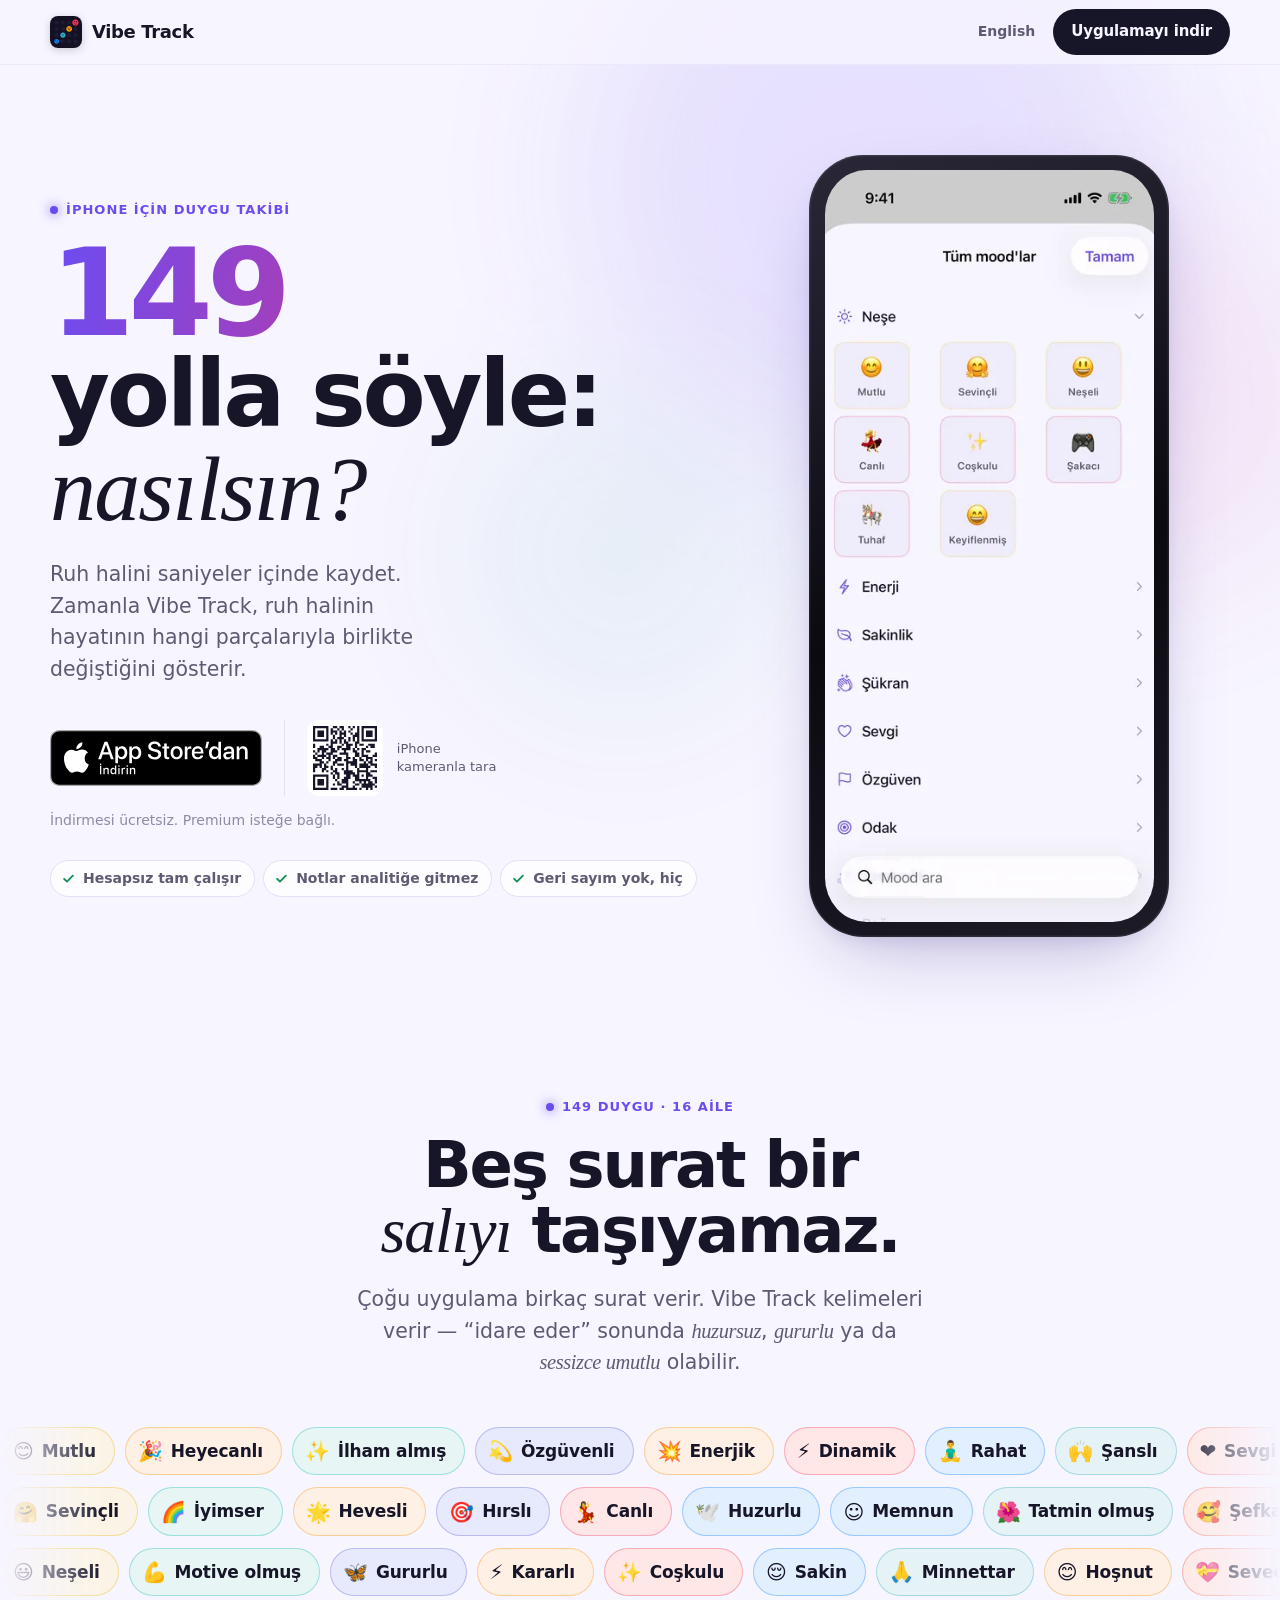
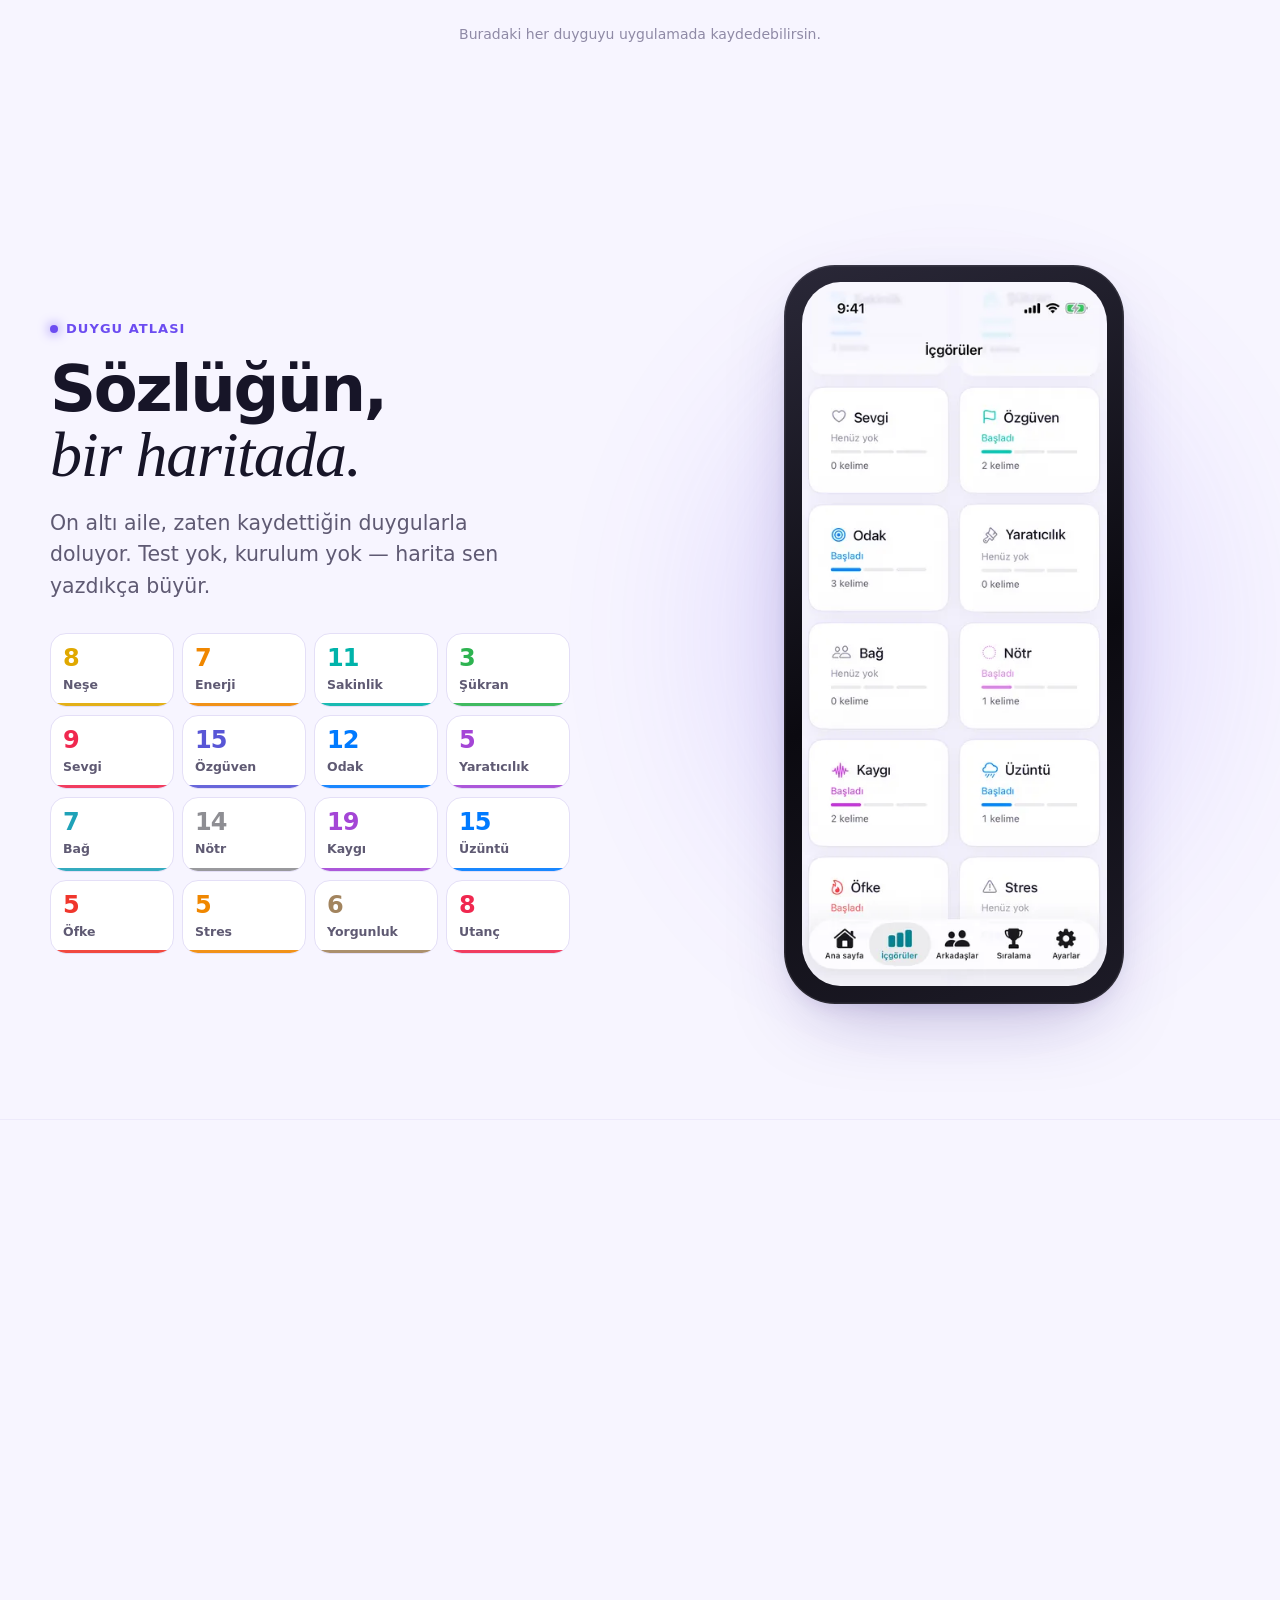
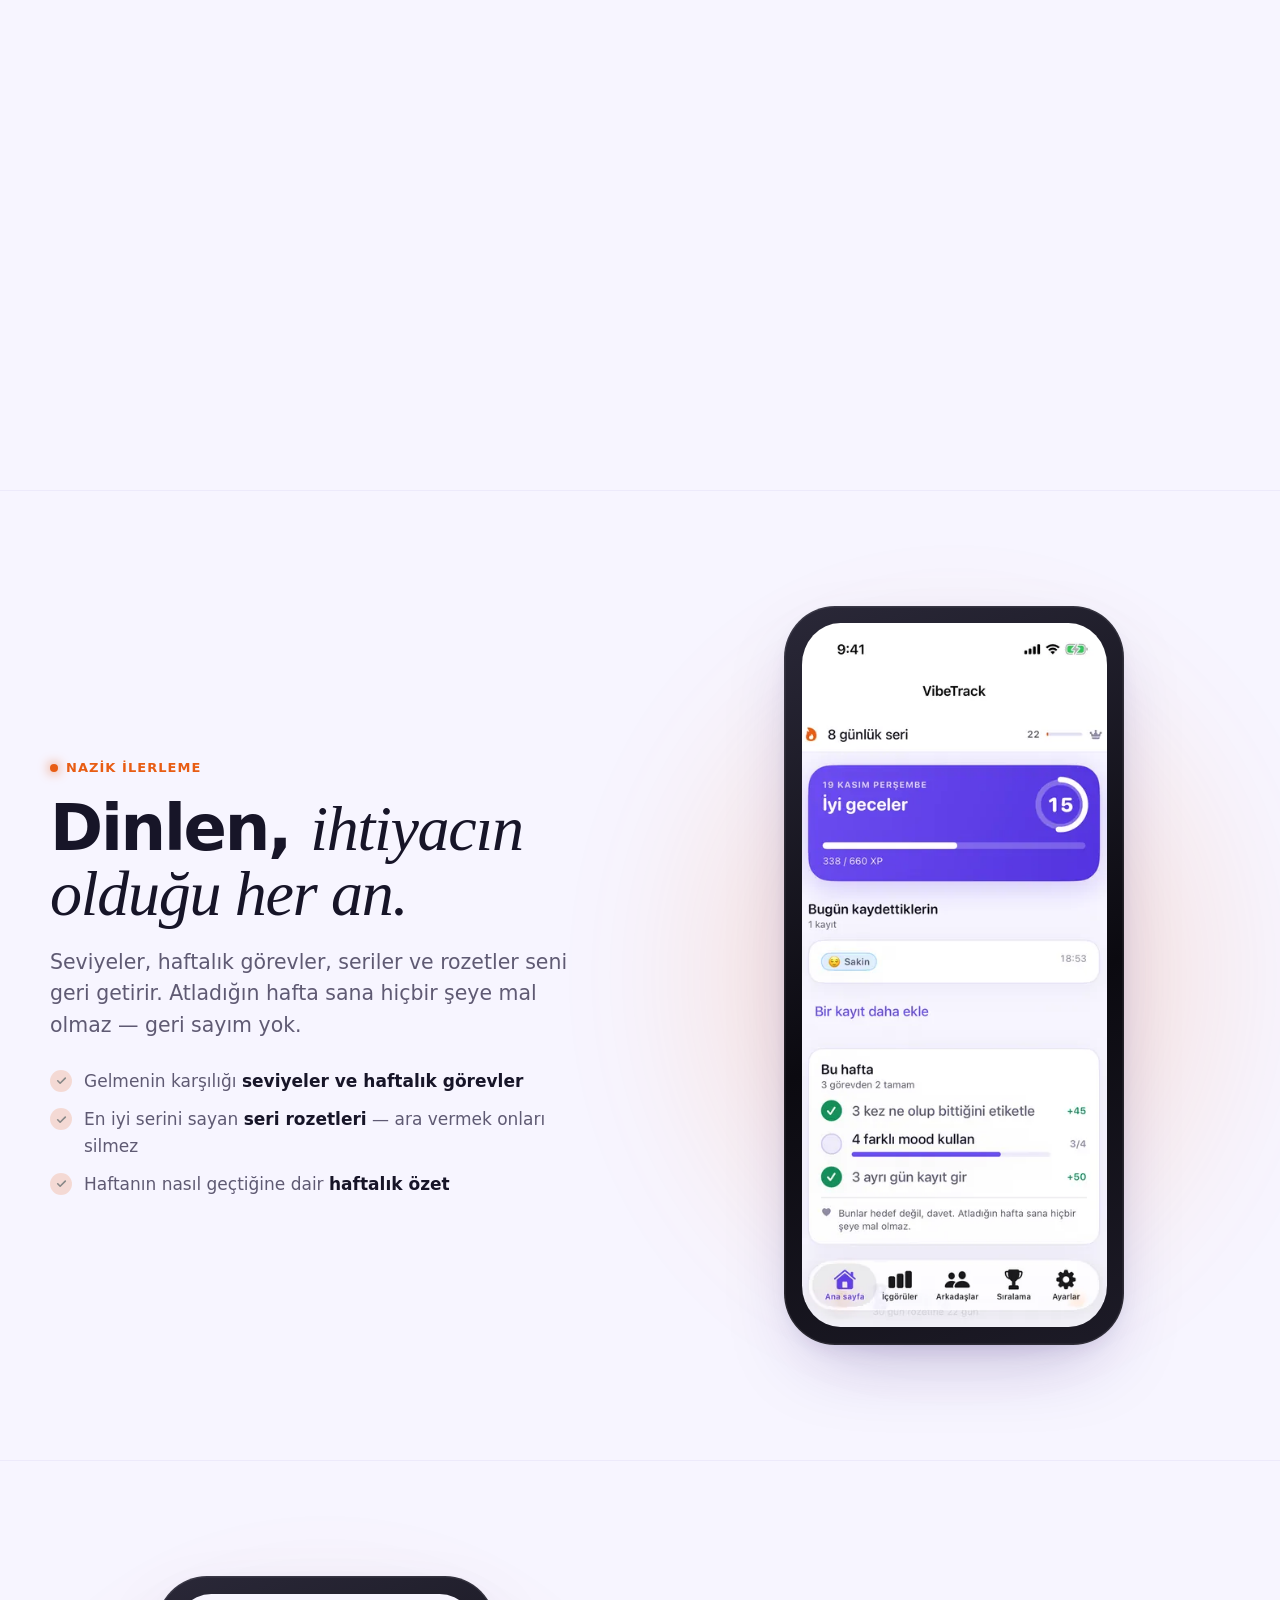
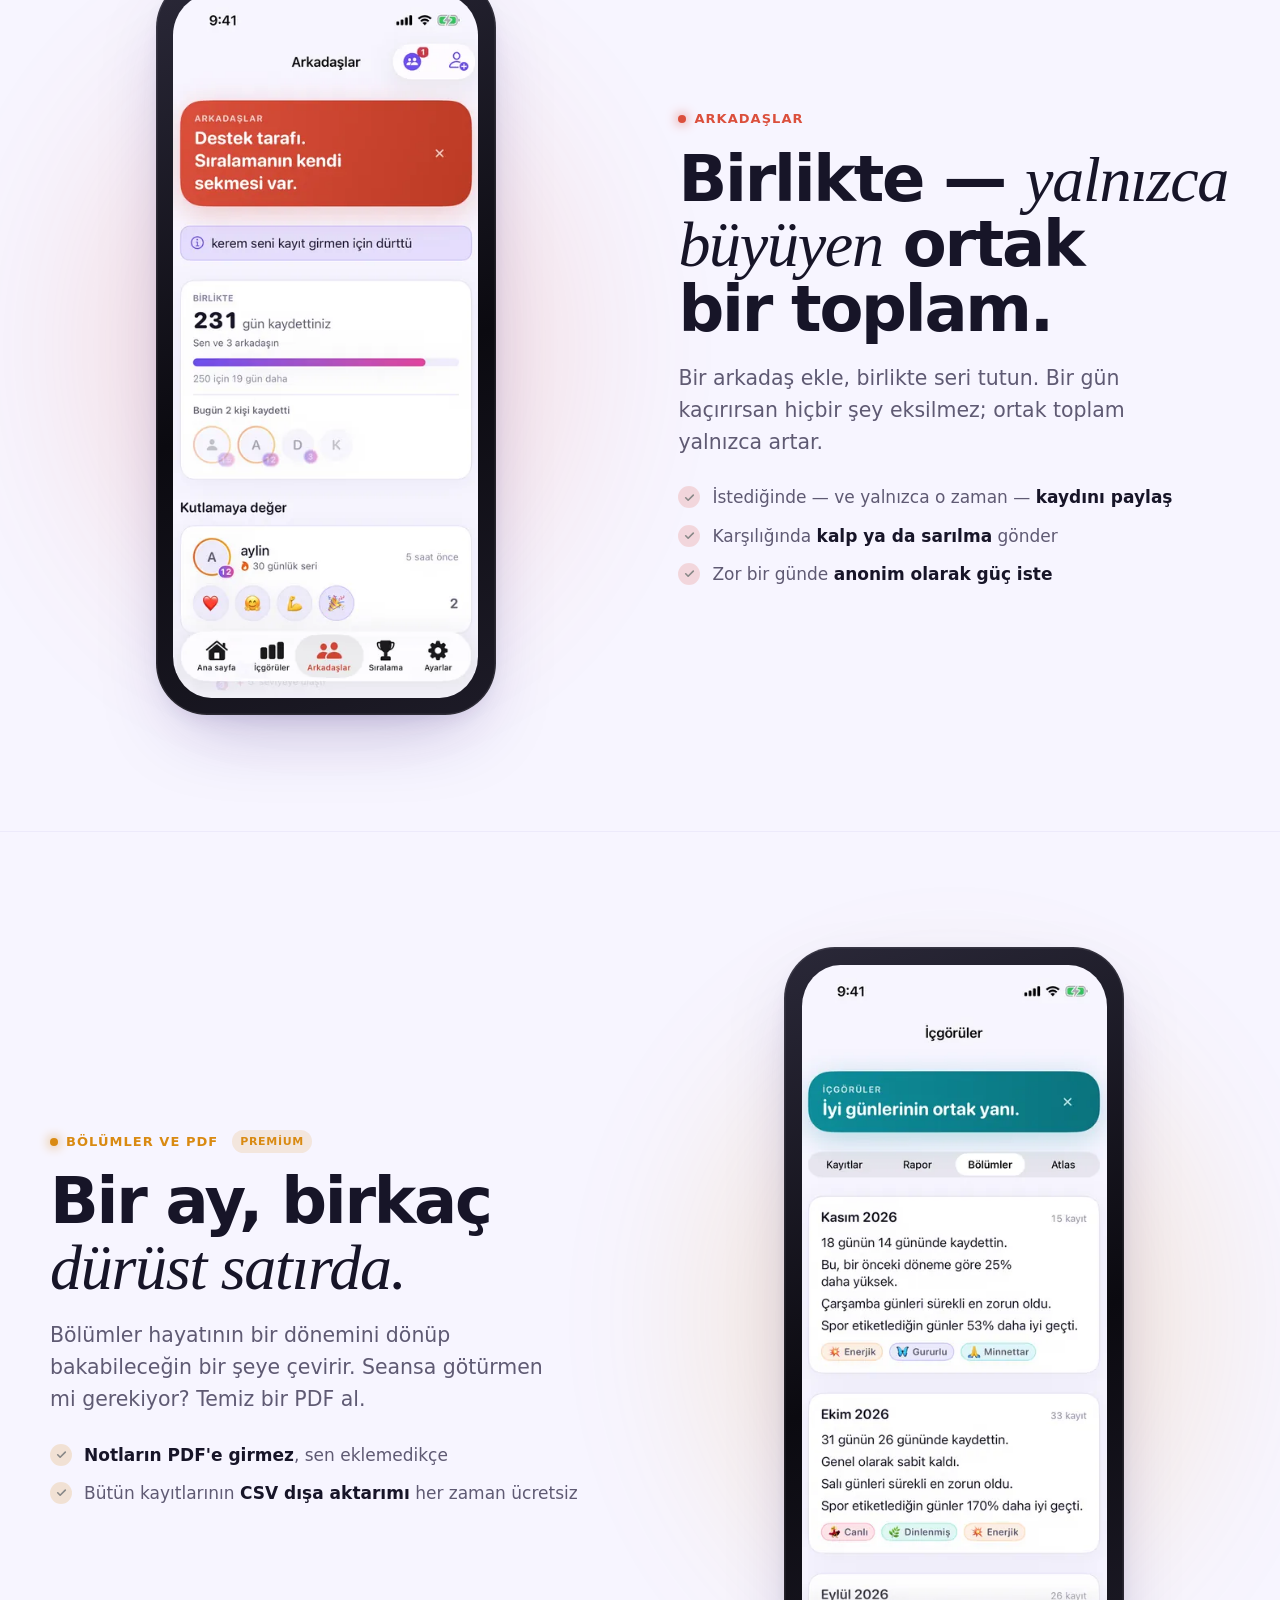
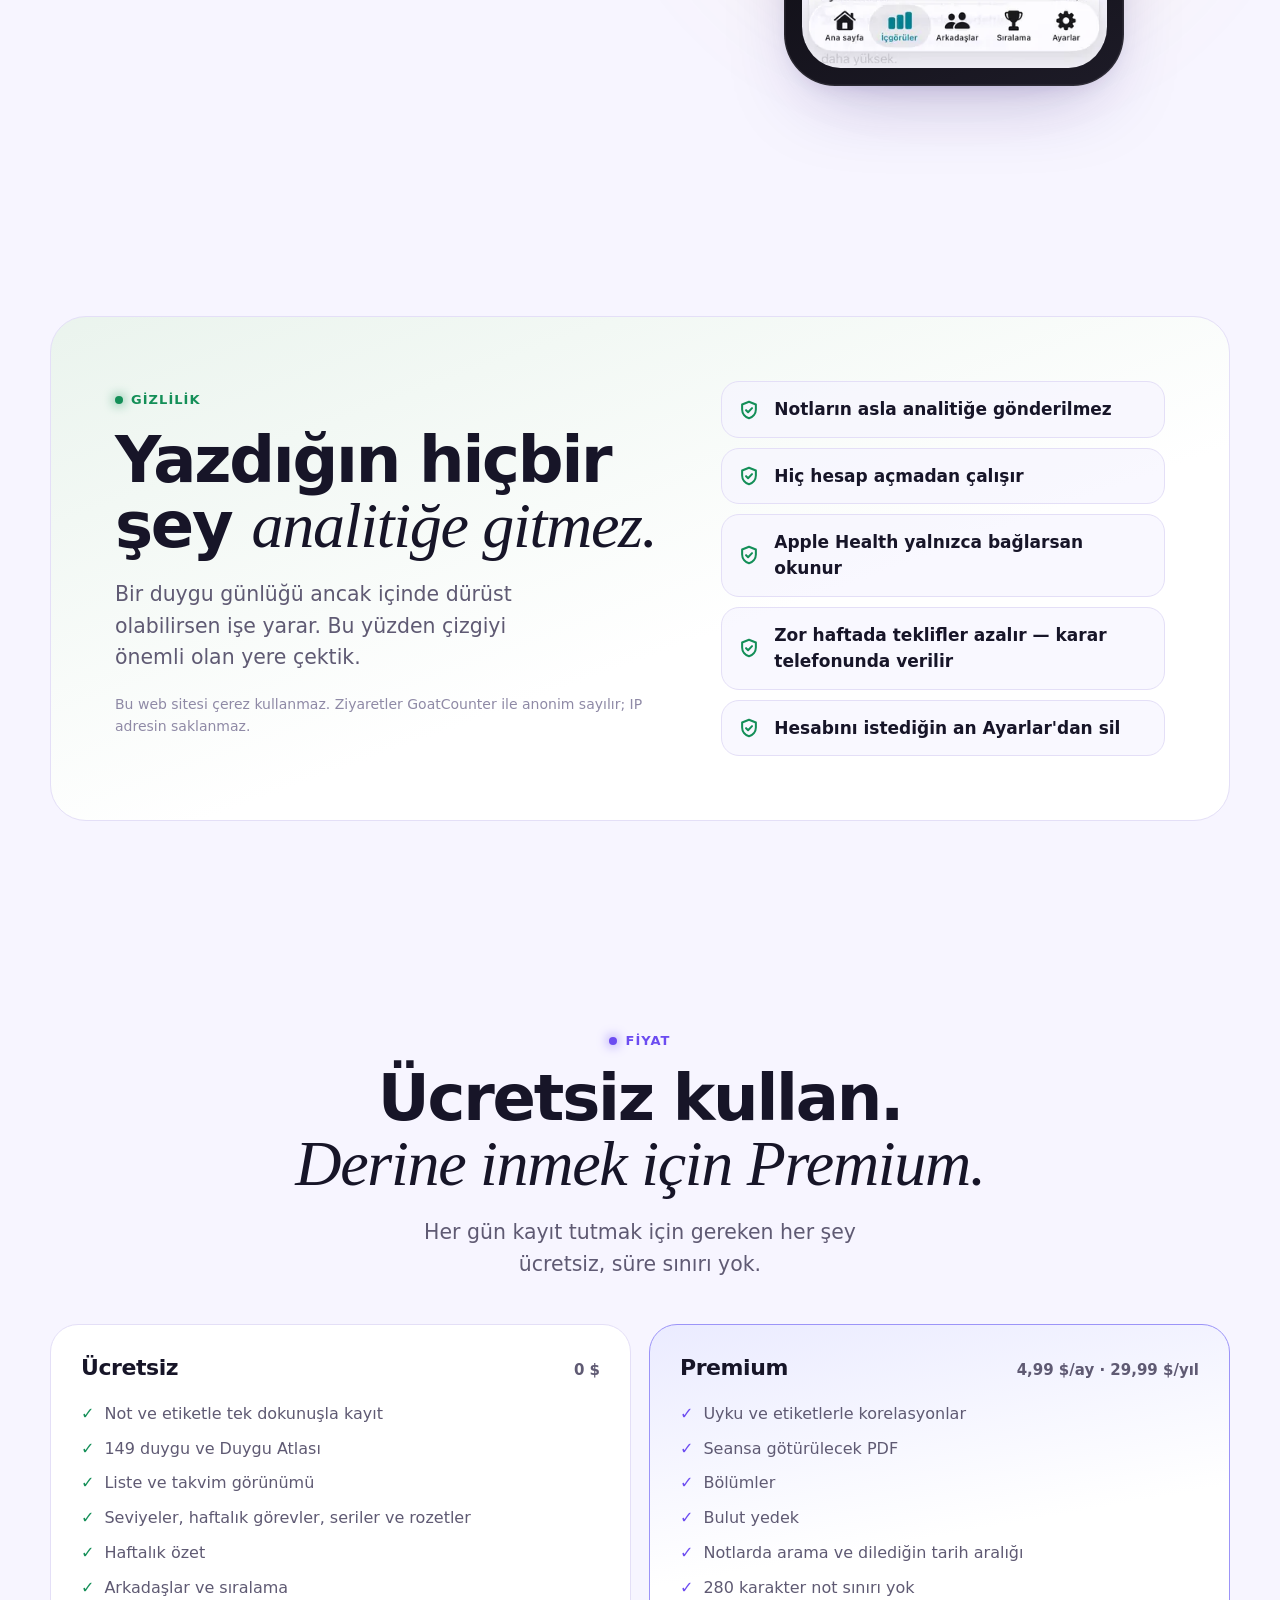
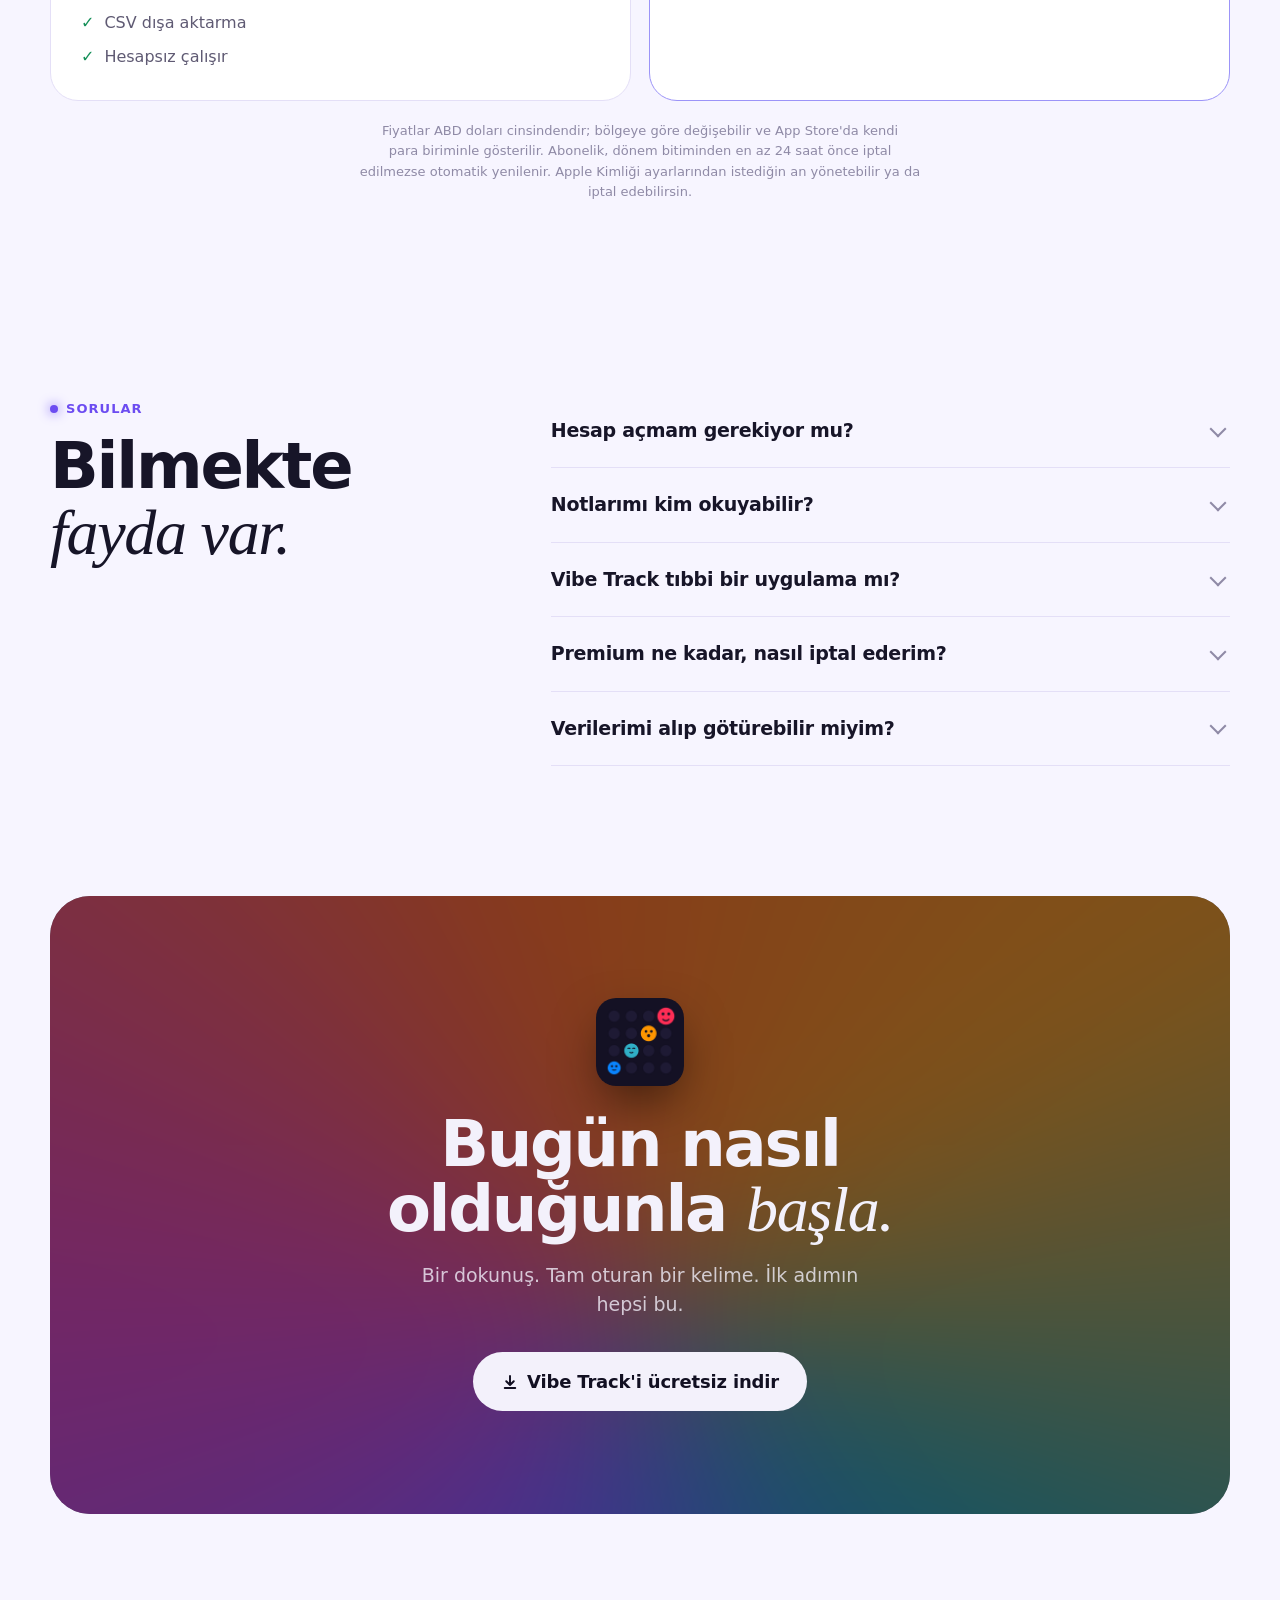
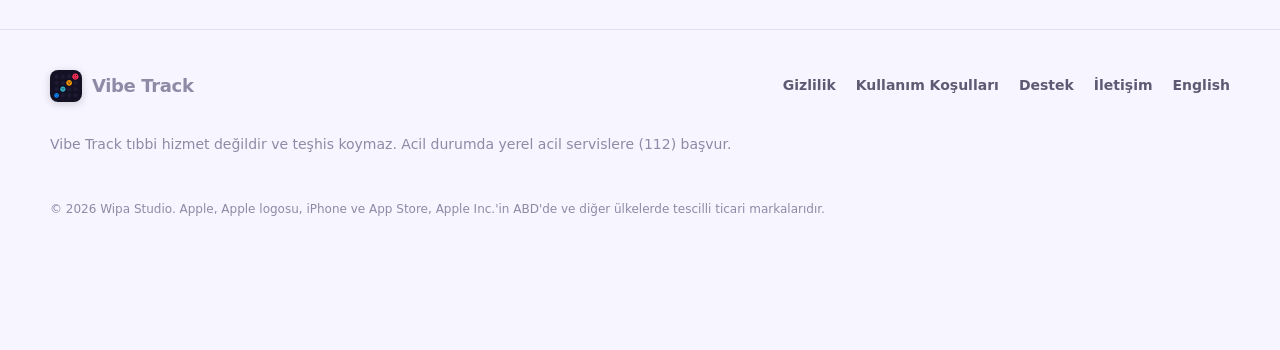
==== commit 576bebb8: "Site analitigi: GoatCounter ile cerezsiz ziyaret ve tiklama sayimi - Indirme tiklamalari (hero/nav/s" ====
--- a/tr/index.html
+++ b/tr/index.html
@@ -181,7 +181,7 @@
         <span class="eyebrow">Gizlilik</span>
         <h2 id="pv-h">Yazdığın hiçbir şey <em>analitiğe gitmez.</em></h2>
         <p class="lede">Bir duygu günlüğü ancak içinde dürüst olabilirsen işe yarar. Bu yüzden çizgiyi önemli olan yere çektik.</p>
-        <p class="p-note">Bu web sitesinde izleyici yok, çerez yok.</p>
+        <p class="p-note">Bu web sitesi çerez kullanmaz. Ziyaretler GoatCounter ile anonim sayılır; IP adresin saklanmaz.</p>
       </div>
       <ul class="p-list">
         <li><svg viewBox="0 0 24 24" fill="none" stroke="currentColor" stroke-width="2.2" stroke-linecap="round" stroke-linejoin="round" aria-hidden="true"><path d="M12 3l7.5 3v5.5c0 4.6-3.2 8.3-7.5 9.5-4.3-1.2-7.5-4.9-7.5-9.5V6L12 3z"/><path d="M8.8 12.2l2.2 2.2 4.3-4.4"/></svg>Notların asla analitiğe gönderilmez</li>
@@ -244,10 +244,10 @@
     <div class="f-row">
       <a class="brand" href="../tr/"><img src="../assets/img/icon-64.png" width="32" height="32" alt="">Vibe Track</a>
       <nav class="f-links" aria-label="Alt menü">
-        <a href="https://onurfeyyaz.github.io/vibetrack-legal/privacy-policy.html">Gizlilik</a>
-        <a href="https://www.apple.com/legal/internet-services/itunes/dev/stdeula/">Kullanım Koşulları</a>
-        <a href="https://onurfeyyaz.github.io/vibetrack-legal/">Destek</a>
-        <a href="mailto:wipastudios@gmail.com">İletişim</a>
+        <a href="https://onurfeyyaz.github.io/vibetrack-legal/privacy-policy.html" data-out="privacy">Gizlilik</a>
+        <a href="https://www.apple.com/legal/internet-services/itunes/dev/stdeula/" data-out="terms">Kullanım Koşulları</a>
+        <a href="https://onurfeyyaz.github.io/vibetrack-legal/" data-out="support">Destek</a>
+        <a href="mailto:wipastudios@gmail.com" data-out="contact">İletişim</a>
         <a href="../" hreflang="en" lang="en">English</a>
       </nav>
     </div>
@@ -285,7 +285,38 @@
     new IntersectionObserver(function (es) { heroGone = !es[0].isIntersecting; upd(); }).observe(hero);
     new IntersectionObserver(function (es) { closeIn = es[0].isIntersecting; upd(); }).observe(close);
   }
+  // Olaylar (GoatCounter). Kisisel veri yok: yalnizca sabit olay adlari.
+  var lang = document.documentElement.lang === 'tr' ? 'tr' : 'en';
+  var sent = {};
+  var ev = function (name, once) {
+    if (once) { if (sent[name]) return; sent[name] = 1; }
+    var g = window.goatcounter;
+    if (g && g.count) g.count({ path: name, title: name, event: true });
+  };
+  document.addEventListener('click', function (e) {
+    var a = e.target.closest && e.target.closest('a');
+    if (!a) return;
+    if (a.dataset.ev) ev('download-' + a.dataset.ev + '-' + lang);
+    else if (a.dataset.out) ev('out-' + a.dataset.out + '-' + lang);
+    else if (a.hasAttribute('hreflang')) ev('lang-switch-' + lang + '-to-' + a.getAttribute('hreflang'));
+  });
+  document.querySelectorAll('.faq details').forEach(function (d, i) {
+    d.addEventListener('toggle', function () { if (d.open) ev('faq-' + (i + 1) + '-' + lang, true); });
+  });
+  if (io) {
+    var marks = { 'cloud-h': 'moods', 'atlas-h': 'features', 'pv-h': 'privacy', 'pr-h': 'pricing', 'faq-h': 'faq' };
+    var seen = new IntersectionObserver(function (es) {
+      es.forEach(function (e) {
+        if (!e.isIntersecting) return;
+        var k = e.target.id ? marks[e.target.id] : 'closing';
+        ev('seen-' + k + '-' + lang, true); seen.unobserve(e.target);
+      });
+    }, { threshold: 0.6 });
+    Object.keys(marks).forEach(function (id) { var el = document.getElementById(id); if (el) seen.observe(el); });
+    if (close) seen.observe(close);
+  }
 })();
 </script>
+<script data-goatcounter="https://vibetrack-app.goatcounter.com/count" async src="https://gc.zgo.at/count.js"></script>
 </body>
 </html>
